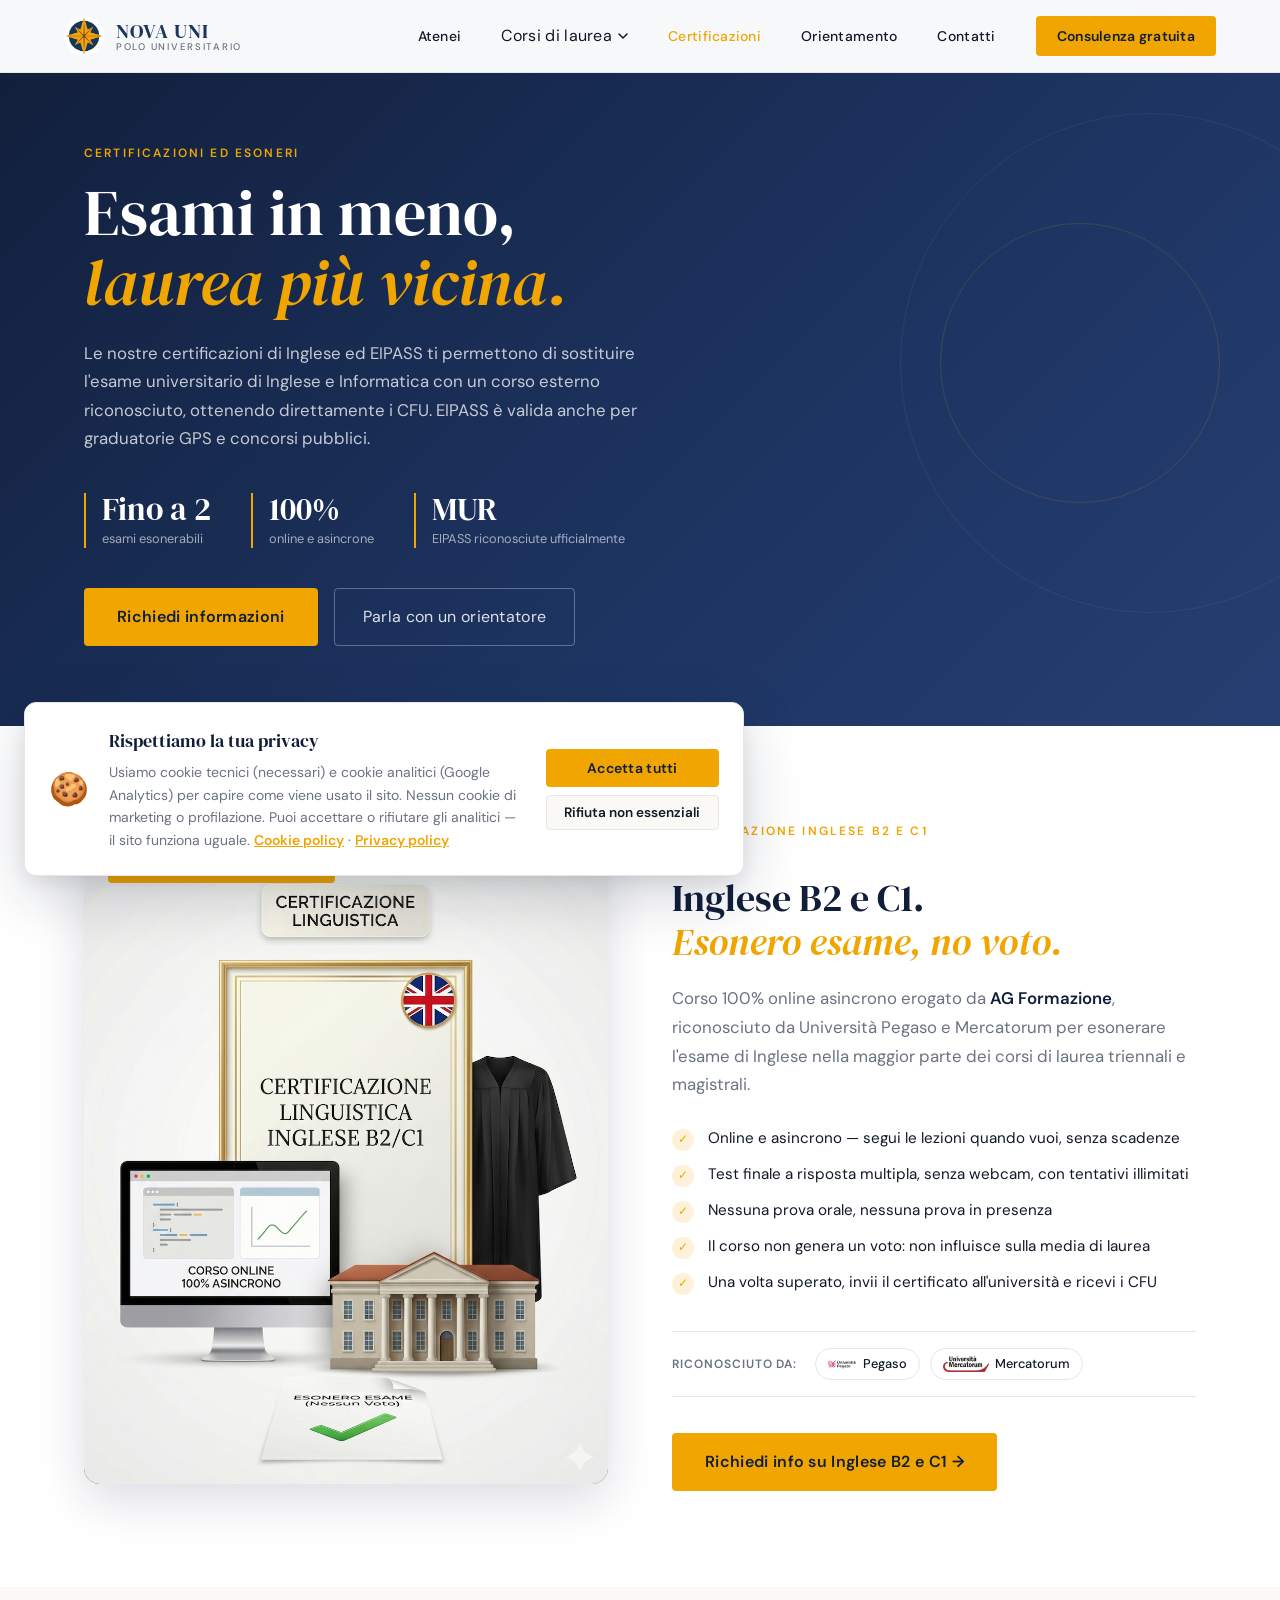
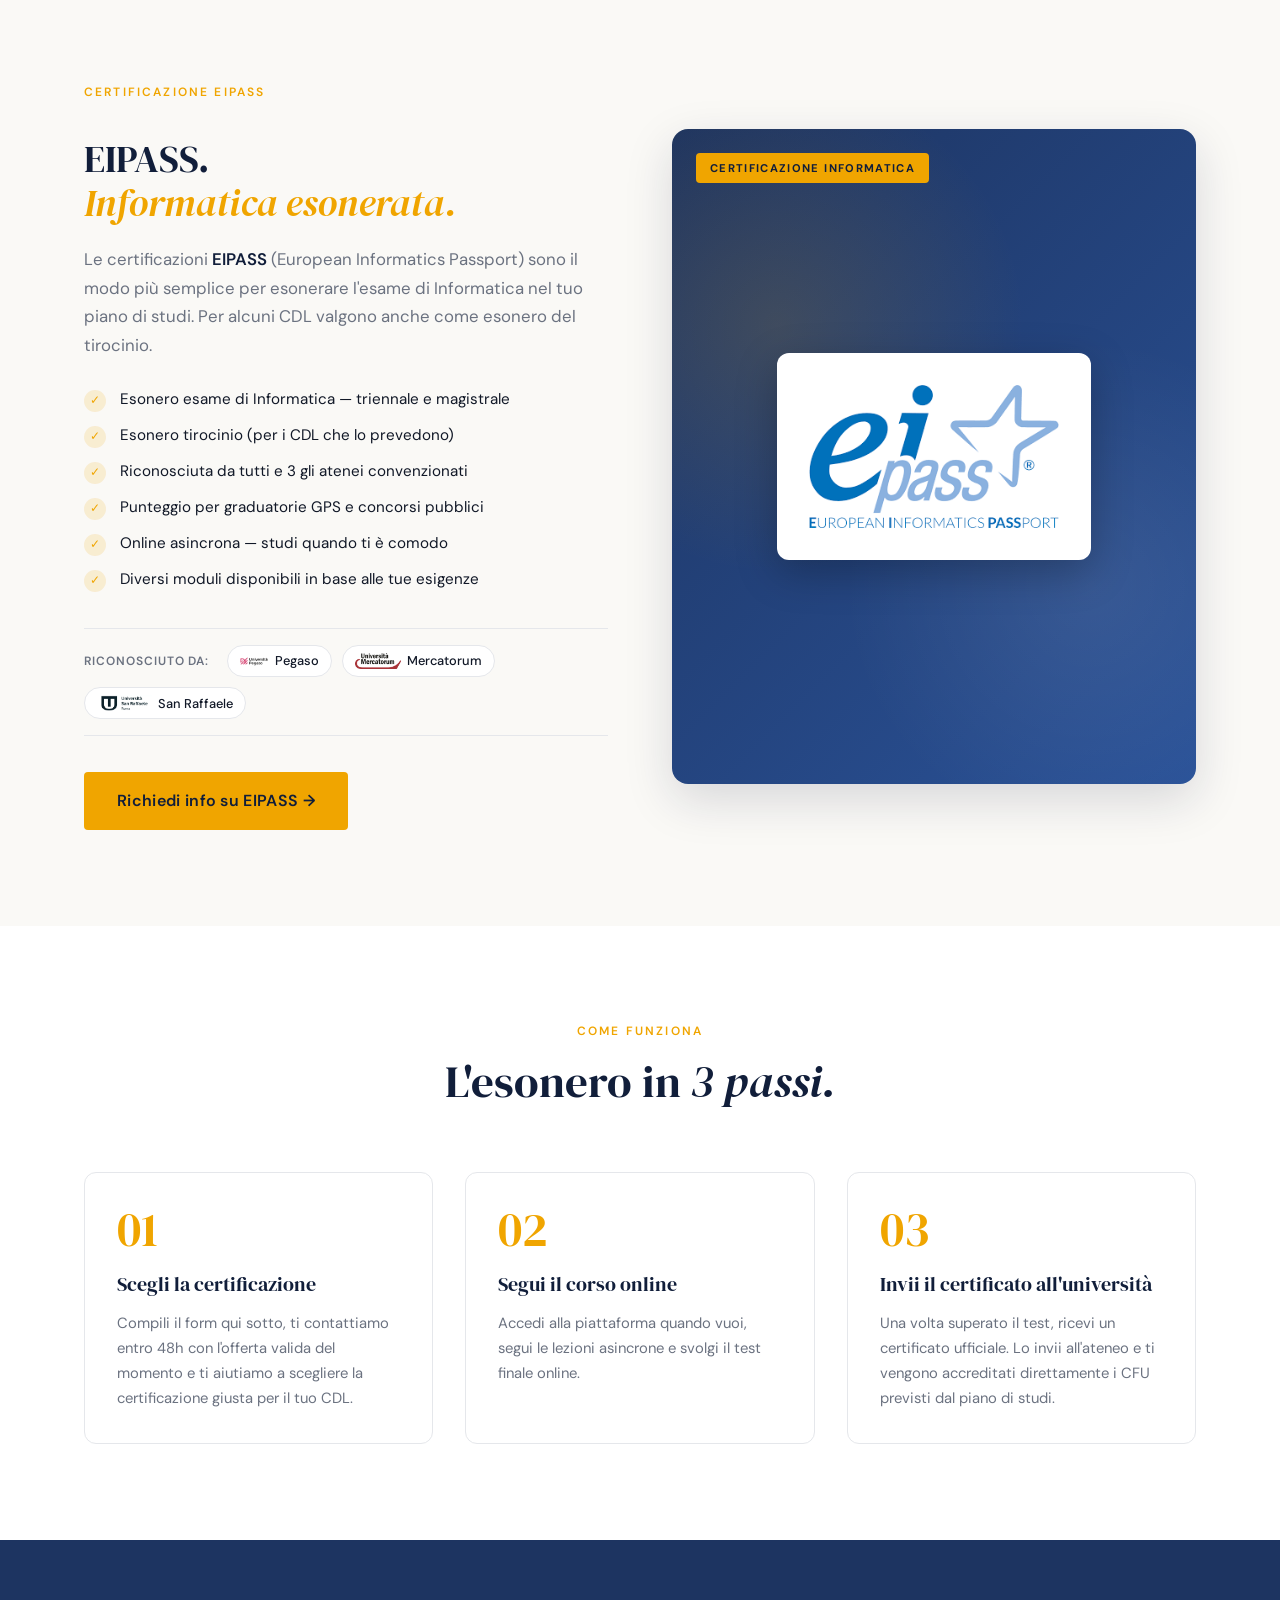
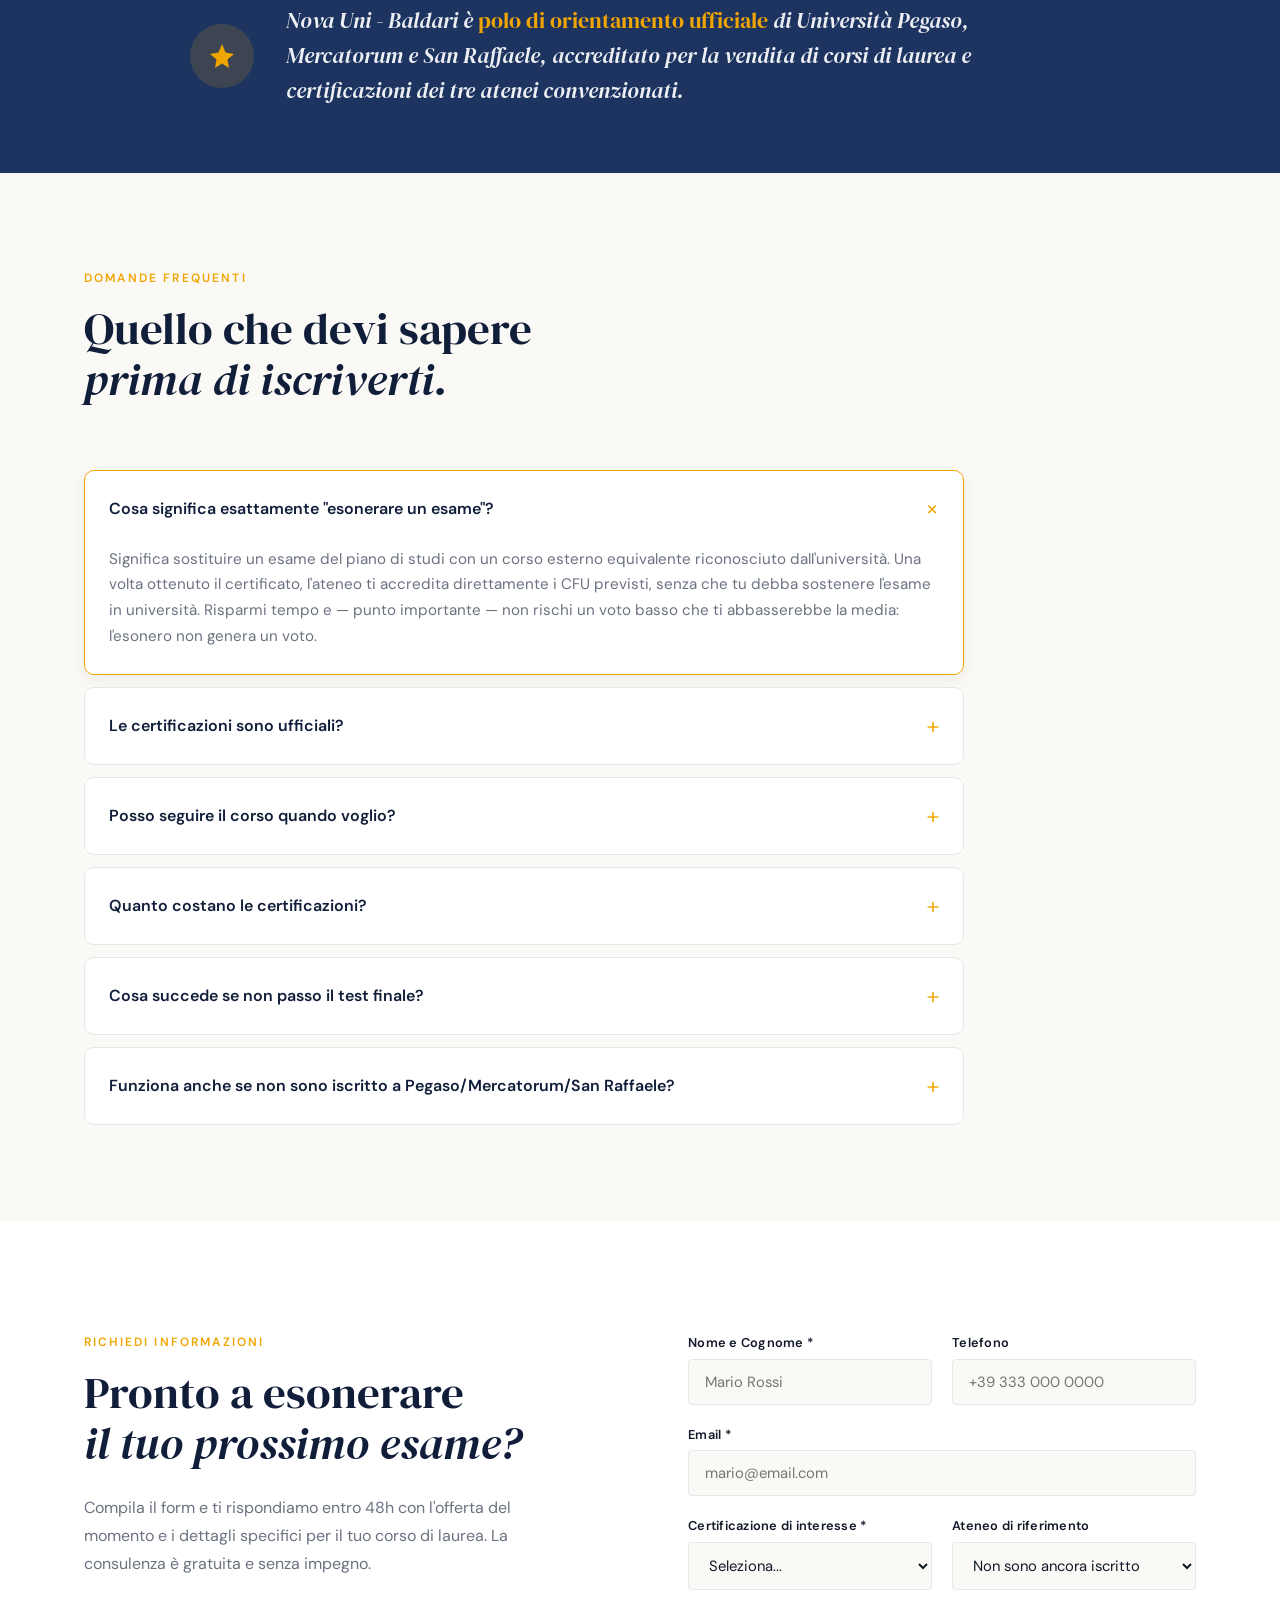
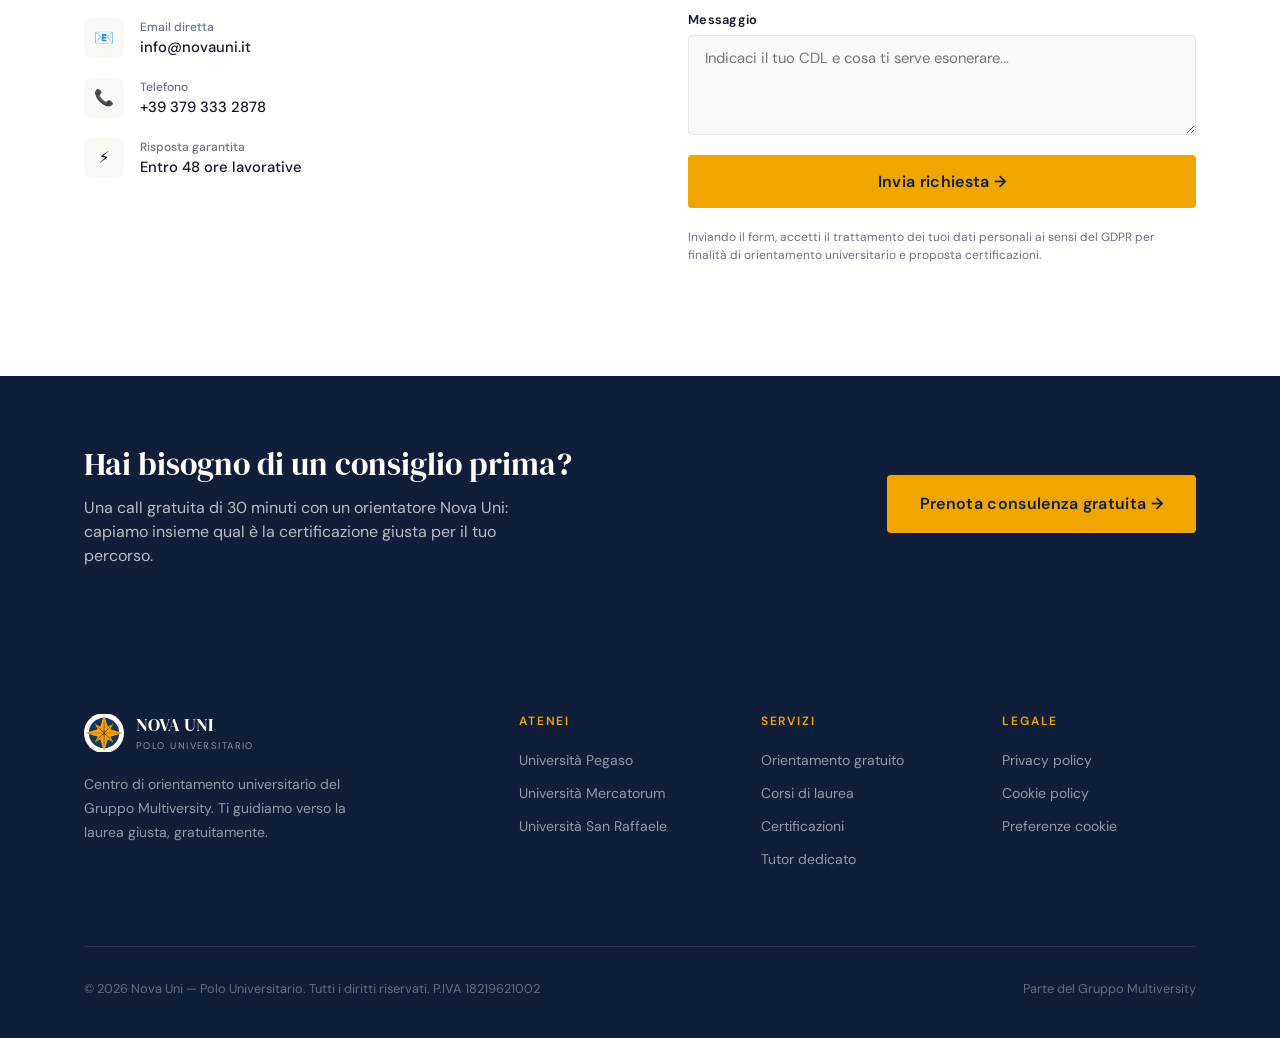
==== certificazioni.html @ 61b2c0ca "Initial commit — sito Nova Uni" ====
<!DOCTYPE html>
<html lang="it">
<head>
  <meta charset="UTF-8">
  <meta name="viewport" content="width=device-width, initial-scale=1.0">
  <title>Certificazioni Inglese B2 ed EIPASS — Esoneri esami | Nova Uni</title>
  <meta name="description" content="Certificazioni di Inglese B2 ed EIPASS riconosciute MUR. Esonera l'esame di Inglese e Informatica nei corsi di laurea Pegaso, Mercatorum e San Raffaele. Online, asincrone, valide anche per graduatorie GPS e concorsi pubblici.">
  <meta name="keywords" content="certificazione inglese B2 MUR, EIPASS, esonero esame inglese, esonero informatica, AG Formazione, Pegaso, Mercatorum, San Raffaele, GPS, concorsi pubblici">
  <meta name="author" content="Nova Uni">

  <meta property="og:title" content="Certificazioni Inglese ed EIPASS — Nova Uni">
  <meta property="og:description" content="Certificazioni riconosciute MUR per esonerare l'esame di Inglese e Informatica nei corsi di laurea telematici.">
  <meta property="og:image" content="https://novauni.it/assets/logo-novauni.jpg">
  <meta property="og:url" content="https://novauni.it/certificazioni.html">
  <meta property="og:type" content="website">
  <meta property="og:locale" content="it_IT">

  <link rel="canonical" href="https://novauni.it/certificazioni.html">
  <link rel="icon" type="image/jpeg" href="assets/logo-novauni.jpg">

  <link rel="preconnect" href="https://fonts.googleapis.com">
  <link rel="preconnect" href="https://fonts.gstatic.com" crossorigin>
  <link href="https://fonts.googleapis.com/css2?family=DM+Serif+Display:ital@0;1&family=DM+Sans:ital,opsz,wght@0,9..40,300;0,9..40,400;0,9..40,500;0,9..40,600;1,9..40,400&display=swap" rel="stylesheet">

  <link rel="stylesheet" href="css/style.css">

  <!-- Google Analytics 4 — Consent Mode v2 -->
  <script async src="https://www.googletagmanager.com/gtag/js?id=G-ZYQ7B6HPRJ"></script>
  <script>
    window.dataLayer = window.dataLayer || [];
    function gtag(){dataLayer.push(arguments);}
    gtag('consent', 'default', {
      'ad_storage': 'denied',
      'ad_user_data': 'denied',
      'ad_personalization': 'denied',
      'analytics_storage': 'denied',
      'wait_for_update': 500
    });
    gtag('js', new Date());
    gtag('config', 'G-ZYQ7B6HPRJ', { anonymize_ip: true });
  </script>
</head>
<body class="page-cert">

<nav class="navbar navbar--solid" id="navbar" aria-label="Navigazione principale">
  <div class="navbar__inner">
    <a href="index.html" class="navbar__brand" aria-label="Nova Uni Home">
      <img src="assets/logo-novauni.jpg" alt="" class="navbar__logo">
      <div class="navbar__brand-text">
        <span class="navbar__title">NOVA UNI</span>
        <span class="navbar__subtitle">POLO UNIVERSITARIO</span>
      </div>
    </a>

    <button class="navbar__toggle" id="navbarToggle" aria-label="Apri menu" aria-expanded="false">
      <span></span><span></span><span></span>
    </button>

    <div class="navbar__menu" id="navbarMenu">
      <a href="index.html#atenei" class="navbar__link">Atenei</a>

      <div class="navbar__dropdown" id="navbarDropdown">
        <button class="navbar__link navbar__dropdown-trigger" type="button" aria-expanded="false" aria-haspopup="true">
          Corsi di laurea
          <svg width="10" height="6" viewBox="0 0 10 6" fill="none" aria-hidden="true"><path d="M1 1l4 4 4-4" stroke="currentColor" stroke-width="1.5" stroke-linecap="round" stroke-linejoin="round"/></svg>
        </button>
        <div class="navbar__dropdown-panel" role="menu">
          <div class="navbar__dropdown-cols">
            <div class="navbar__dropdown-col">
              <div class="navbar__dropdown-title">Per Ateneo</div>
              <a href="corsi.html?ateneo=pegaso" role="menuitem">Università Pegaso</a>
              <a href="corsi.html?ateneo=mercatorum" role="menuitem">Università Mercatorum</a>
              <a href="corsi.html?ateneo=sanraffaele" role="menuitem">Università San Raffaele</a>
            </div>
            <div class="navbar__dropdown-col">
              <div class="navbar__dropdown-title">Per Livello</div>
              <a href="corsi.html?livello=triennale" role="menuitem">Lauree Triennali</a>
              <a href="corsi.html?livello=magistrale" role="menuitem">Lauree Magistrali</a>
            </div>
          </div>
          <a href="corsi.html" class="navbar__dropdown-all" role="menuitem">Vedi tutti i corsi →</a>
        </div>
      </div>

      <a href="certificazioni.html" class="navbar__link is-active">Certificazioni</a>
      <a href="index.html#come-funziona" class="navbar__link">Orientamento</a>
      <a href="index.html#contatti" class="navbar__link">Contatti</a>
      <a href="https://calendly.com/novauni-formazione/30min" target="_blank" rel="noopener" class="btn btn--gold btn--sm">Consulenza gratuita</a>
    </div>
  </div>
</nav>

<header class="page-hero">
  <div class="container">
    <div class="page-hero__inner">
      <div class="section__eyebrow page-hero__eyebrow">CERTIFICAZIONI ED ESONERI</div>
      <h1 class="page-hero__title">Esami in meno,<br><em>laurea più vicina.</em></h1>
      <p class="page-hero__lead">Le nostre certificazioni di Inglese ed EIPASS ti permettono di sostituire l'esame universitario di Inglese e Informatica con un corso esterno riconosciuto, ottenendo direttamente i CFU. EIPASS è valida anche per graduatorie GPS e concorsi pubblici.</p>
      <div class="page-hero__stats">
        <div><strong>Fino a 2</strong><span>esami esonerabili</span></div>
        <div><strong>100%</strong><span>online e asincrone</span></div>
        <div><strong>MUR</strong><span>EIPASS riconosciute ufficialmente</span></div>
      </div>
      <div style="margin-top:2.5rem; display:flex; gap:1rem; flex-wrap:wrap;">
        <a href="#form-cert" class="btn btn--gold btn--lg">Richiedi informazioni</a>
        <a href="https://wa.me/393793332878" target="_blank" rel="noopener" class="btn btn--outline btn--lg">Parla con un orientatore</a>
      </div>
    </div>
  </div>
</header>

<!-- ============== INGLESE B2 ============== -->
<section class="product-section" id="inglese">
  <div class="container">
    <article class="product">
      <div class="product__media product__media--photo">
        <img src="assets/cert-inglese.jpg" alt="Certificazione Inglese B2 — corso online asincrono" loading="lazy" onerror="this.parentElement.classList.add('product__media--missing'); this.style.display='none'">
        <div class="product__media-badge">CERTIFICAZIONE LINGUISTICA</div>
      </div>

      <div class="product__content">
        <div class="section__eyebrow">CERTIFICAZIONE INGLESE B2 e C1</div>
        <h2 class="product__title">Inglese B2 e C1.<br><em>Esonero esame, no voto.</em></h2>
        <p class="product__desc">Corso 100% online asincrono erogato da <strong>AG Formazione</strong>, riconosciuto da Università Pegaso e Mercatorum per esonerare l'esame di Inglese nella maggior parte dei corsi di laurea triennali e magistrali.</p>

        <ul class="product__features">
          <li><span class="product__feature-icon">✓</span>Online e asincrono — segui le lezioni quando vuoi, senza scadenze</li>
          <li><span class="product__feature-icon">✓</span>Test finale a risposta multipla, senza webcam, con tentativi illimitati</li>
          <li><span class="product__feature-icon">✓</span>Nessuna prova orale, nessuna prova in presenza</li>
          <li><span class="product__feature-icon">✓</span>Il corso non genera un voto: non influisce sulla media di laurea</li>
          <li><span class="product__feature-icon">✓</span>Una volta superato, invii il certificato all'università e ricevi i CFU</li>
        </ul>

        <div class="product__atenei">
          <span class="product__atenei-label">Riconosciuto da:</span>
          <span class="product__atenei-chip"><img src="assets/pegaso.jpg" alt="">Pegaso</span>
          <span class="product__atenei-chip"><img src="assets/mercatorum.png" alt="">Mercatorum</span>
        </div>

        <div class="product__cta-row">
          <a href="?cert=inglese#form-cert" class="btn btn--gold btn--lg">Richiedi info su Inglese B2 e C1 →</a>
        </div>
      </div>
    </article>
  </div>
</section>

<!-- ============== EIPASS ============== -->
<section class="product-section product-section--alt" id="eipass">
  <div class="container">
    <article class="product product--reverse">
      <div class="product__media product__media--brand">
        <div class="product__media-bg" aria-hidden="true"></div>
        <img src="assets/eipass.jpg" alt="EIPASS — European Informatics Passport" class="product__media-logo">
        <div class="product__media-badge">CERTIFICAZIONE INFORMATICA</div>
      </div>

      <div class="product__content">
        <div class="section__eyebrow">CERTIFICAZIONE EIPASS</div>
        <h2 class="product__title">EIPASS.<br><em>Informatica esonerata.</em></h2>
        <p class="product__desc">Le certificazioni <strong>EIPASS</strong> (European Informatics Passport) sono il modo più semplice per esonerare l'esame di Informatica nel tuo piano di studi. Per alcuni CDL valgono anche come esonero del tirocinio.</p>

        <ul class="product__features">
          <li><span class="product__feature-icon">✓</span>Esonero esame di Informatica — triennale e magistrale</li>
          <li><span class="product__feature-icon">✓</span>Esonero tirocinio (per i CDL che lo prevedono)</li>
          <li><span class="product__feature-icon">✓</span>Riconosciuta da tutti e 3 gli atenei convenzionati</li>
          <li><span class="product__feature-icon">✓</span>Punteggio per graduatorie GPS e concorsi pubblici</li>
          <li><span class="product__feature-icon">✓</span>Online asincrona — studi quando ti è comodo</li>
          <li><span class="product__feature-icon">✓</span>Diversi moduli disponibili in base alle tue esigenze</li>
        </ul>

        <div class="product__atenei">
          <span class="product__atenei-label">Riconosciuto da:</span>
          <span class="product__atenei-chip"><img src="assets/pegaso.jpg" alt="">Pegaso</span>
          <span class="product__atenei-chip"><img src="assets/mercatorum.png" alt="">Mercatorum</span>
          <span class="product__atenei-chip"><img src="assets/sanraffaele.png" alt="">San Raffaele</span>
        </div>

        <div class="product__cta-row">
          <a href="?cert=eipass#form-cert" class="btn btn--gold btn--lg">Richiedi info su EIPASS →</a>
        </div>
      </div>
    </article>
  </div>
</section>

<!-- ============== COME FUNZIONA L'ESONERO ============== -->
<section class="process">
  <div class="container">
    <div class="section__head section__head--center">
      <div class="section__eyebrow">COME FUNZIONA</div>
      <h2 class="section__title">L'esonero in <em>3 passi.</em></h2>
    </div>

    <div class="process__grid">
      <div class="process__step">
        <div class="process__step-num">01</div>
        <h3 class="process__step-title">Scegli la certificazione</h3>
        <p class="process__step-desc">Compili il form qui sotto, ti contattiamo entro 48h con l'offerta valida del momento e ti aiutiamo a scegliere la certificazione giusta per il tuo CDL.</p>
      </div>

      <div class="process__step">
        <div class="process__step-num">02</div>
        <h3 class="process__step-title">Segui il corso online</h3>
        <p class="process__step-desc">Accedi alla piattaforma quando vuoi, segui le lezioni asincrone e svolgi il test finale online.</p>
      </div>

      <div class="process__step">
        <div class="process__step-num">03</div>
        <h3 class="process__step-title">Invii il certificato all'università</h3>
        <p class="process__step-desc">Una volta superato il test, ricevi un certificato ufficiale. Lo invii all'ateneo e ti vengono accreditati direttamente i CFU previsti dal piano di studi.</p>
      </div>
    </div>
  </div>
</section>

<!-- ============== TRUST QUOTE ============== -->
<section class="trust-quote">
  <div class="container">
    <div class="trust-quote__inner">
      <div class="trust-quote__icon">
        <svg width="32" height="32" viewBox="0 0 32 32" fill="none" aria-hidden="true">
          <path d="M16 4l3.5 8.5L28 14l-6.5 5.5L23 28l-7-4.5L9 28l1.5-8.5L4 14l8.5-1.5L16 4z" fill="currentColor"/>
        </svg>
      </div>
      <p class="trust-quote__text">Nova Uni - Baldari è <strong>polo di orientamento ufficiale</strong> di Università Pegaso, Mercatorum e San Raffaele, accreditato per la vendita di corsi di laurea e certificazioni dei tre atenei convenzionati.</p>
    </div>
  </div>
</section>

<!-- ============== FAQ ============== -->
<section class="faq">
  <div class="container">
    <div class="section__head">
      <div class="section__eyebrow">DOMANDE FREQUENTI</div>
      <h2 class="section__title">Quello che devi sapere<br><em>prima di iscriverti.</em></h2>
    </div>

    <div class="faq__list">
      <details class="faq__item" open>
        <summary class="faq__question">Cosa significa esattamente "esonerare un esame"?</summary>
        <div class="faq__answer">
          <p>Significa sostituire un esame del piano di studi con un corso esterno equivalente riconosciuto dall'università. Una volta ottenuto il certificato, l'ateneo ti accredita direttamente i CFU previsti, senza che tu debba sostenere l'esame in università. Risparmi tempo e — punto importante — non rischi un voto basso che ti abbasserebbe la media: l'esonero non genera un voto.</p>
        </div>
      </details>

      <details class="faq__item">
        <summary class="faq__question">Le certificazioni sono ufficiali?</summary>
        <div class="faq__answer">
          <p>Sì. Le certificazione di Inglese B2 e C1 sono entrambe riconosciute da Pegaso e Mercatorum. EIPASS è la certificazione informatica europea standard, riconosciuta dal MUR e dalle università convenzionate. Valgono anche come titolo per graduatorie GPS e concorsi pubblici.</p>
        </div>
      </details>

      <details class="faq__item">
        <summary class="faq__question">Posso seguire il corso quando voglio?</summary>
        <div class="faq__answer">
          <p>Sì. Tutti i corsi sono 100% online e asincroni: non ci sono lezioni in diretta o orari obbligatori. Studi quando preferisci, dal divano o dall'ufficio. Anche il test finale lo svolgi online quando ti senti pronto.</p>
        </div>
      </details>

      <details class="faq__item">
        <summary class="faq__question">Quanto costano le certificazioni?</summary>
        <div class="faq__answer">
          <p>Il costo varia in base al periodo dell'anno e alle promozioni attive, cerchiamo sempre di offrire i prezzi migliori e pacchetti per risparmiare. Compila il form qui sotto specificando la certificazione di interesse: ti rispondiamo entro 48h con l'offerta in corso e gli eventuali sconti applicabili.</p>
        </div>
      </details>

      <details class="faq__item">
        <summary class="faq__question">Cosa succede se non passo il test finale?</summary>
        <div class="faq__answer">
          <p>Per le certificazioni di Inglese B2 e C1 hai <strong>tentativi illimitati</strong> al test, quindi non c'è nessun rischio di "buttare" il corso. Per EIPASS, in caso di mancato superamento al terzo tentativo, dovrai riguardare le video lezioni del modulo. In ogni caso, in fase di iscrizione ti spieghiamo nel dettaglio modalità e regole della certificazione che scegli.</p>
        </div>
      </details>

      <details class="faq__item">
        <summary class="faq__question">Funziona anche se non sono iscritto a Pegaso/Mercatorum/San Raffaele?</summary>
        <div class="faq__answer">
          <p>Sì. Le certificazioni EIPASS sono titoli a sé stanti, validi per il MUR, per graduatorie GPS, per concorsi pubblici e in tutti i contesti dove serve dimostrare competenze in informatica. Se non sei ancora iscritto a un'università, possiamo comunque aiutarti — segnalalo nel form. Chi si iscrive all'università tramite il nostro Polo avrà il corso di inglese in omaggio.</p>
        </div>
      </details>
    </div>
  </div>
</section>

<!-- ============== FORM CONTATTI DEDICATO ============== -->
<section class="contact" id="form-cert">
  <div class="container">
    <div class="contact__grid">
      <div class="contact__info">
        <div class="section__eyebrow">RICHIEDI INFORMAZIONI</div>
        <h2 class="section__title">Pronto a esonerare<br><em>il tuo prossimo esame?</em></h2>
        <p class="contact__lead">Compila il form e ti rispondiamo entro 48h con l'offerta del momento e i dettagli specifici per il tuo corso di laurea. La consulenza è gratuita e senza impegno.</p>

        <div class="contact__items">
          <div class="contact__item">
            <div class="contact__icon">📧</div>
            <div>
              <div class="contact__item-label">Email diretta</div>
              <div class="contact__item-val"><a href="mailto:info@novauni.it">info@novauni.it</a></div>
            </div>
          </div>
          <div class="contact__item">
            <div class="contact__icon">📞</div>
            <div>
              <div class="contact__item-label">Telefono</div>
              <div class="contact__item-val"><a href="tel:+393793332878">+39 379 333 2878</a></div>
            </div>
          </div>
          <div class="contact__item">
            <div class="contact__icon">⚡</div>
            <div>
              <div class="contact__item-label">Risposta garantita</div>
              <div class="contact__item-val">Entro 48 ore lavorative</div>
            </div>
          </div>
        </div>
      </div>

      <div class="contact__form-wrap">
        <form id="contactForm" class="form" action="https://api.web3forms.com/submit" method="POST">
          <input type="hidden" name="access_key" value="ffd75ed9-3d93-484d-8637-f103afc93074">
          <input type="hidden" name="subject" value="Nuova richiesta certificazioni — novauni.it">
          <input type="hidden" name="from_name" value="Sito Nova Uni — Certificazioni">
          <input type="checkbox" name="botcheck" style="display:none" tabindex="-1" autocomplete="off">

          <div class="form__row">
            <div class="form__field">
              <label class="form__label" for="cf-nome">Nome e Cognome *</label>
              <input id="cf-nome" class="form__input" type="text" name="nome" required placeholder="Mario Rossi">
            </div>
            <div class="form__field">
              <label class="form__label" for="cf-tel">Telefono</label>
              <input id="cf-tel" class="form__input" type="tel" name="telefono" placeholder="+39 333 000 0000">
            </div>
          </div>

          <div class="form__field">
            <label class="form__label" for="cf-email">Email *</label>
            <input id="cf-email" class="form__input" type="email" name="email" required placeholder="mario@email.com">
          </div>

          <div class="form__row">
            <div class="form__field">
              <label class="form__label" for="cf-cert">Certificazione di interesse *</label>
              <select id="cf-cert" class="form__input" name="certificazione" required>
                <option value="">Seleziona...</option>
                <option value="Inglese B2">Inglese B2</option>
                <option value="EIPASS">EIPASS</option>
                <option value="Entrambe">Entrambe</option>
                <option value="Non so / Voglio capire">Non so ancora / Voglio capire</option>
              </select>
            </div>
            <div class="form__field">
              <label class="form__label" for="cf-ateneo">Ateneo di riferimento</label>
              <select id="cf-ateneo" class="form__input" name="ateneo">
                <option value="">Non sono ancora iscritto</option>
                <option>Università Pegaso</option>
                <option>Università Mercatorum</option>
                <option>Università San Raffaele</option>
              </select>
            </div>
          </div>

          <div class="form__field">
            <label class="form__label" for="cf-msg">Messaggio</label>
            <textarea id="cf-msg" class="form__input form__textarea" name="messaggio" placeholder="Indicaci il tuo CDL e cosa ti serve esonerare..."></textarea>
          </div>

          <button type="submit" class="form__submit btn btn--gold btn--lg" id="formSubmit">
            <span class="form__submit-label">Invia richiesta →</span>
            <span class="form__submit-spinner" hidden>Invio in corso...</span>
          </button>

          <p class="form__legal">Inviando il form, accetti il trattamento dei tuoi dati personali ai sensi del GDPR per finalità di orientamento universitario e proposta certificazioni.</p>
        </form>

        <div class="form__success" id="formSuccess" hidden>
          <div class="form__success-icon">✓</div>
          <h3 class="form__success-title">Richiesta inviata!</h3>
          <p class="form__success-text">Ti contatteremo entro 48 ore lavorative con tutte le informazioni e l'offerta del momento.</p>
        </div>

        <div class="form__error" id="formError" hidden>
          <p>Si è verificato un problema nell'invio. Riprova oppure scrivici a <a href="mailto:info@novauni.it">info@novauni.it</a>.</p>
        </div>
      </div>
    </div>
  </div>
</section>

<!-- ============== CTA Calendly Band ============== -->
<section class="cta-band">
  <div class="container">
    <div class="cta-band__inner">
      <div>
        <h2>Hai bisogno di un consiglio prima?</h2>
        <p>Una call gratuita di 30 minuti con un orientatore Nova Uni: capiamo insieme qual è la certificazione giusta per il tuo percorso.</p>
      </div>
      <a href="https://calendly.com/novauni-formazione/30min" target="_blank" rel="noopener" class="btn btn--gold btn--lg">Prenota consulenza gratuita →</a>
    </div>
  </div>
</section>

<footer class="footer">
  <div class="container">
    <div class="footer__grid">
      <div class="footer__brand">
        <div class="footer__brand-row">
          <img src="assets/logo-novauni.jpg" alt="" class="footer__logo">
          <div>
            <div class="footer__brand-title">NOVA UNI</div>
            <div class="footer__brand-sub">POLO UNIVERSITARIO</div>
          </div>
        </div>
        <p class="footer__tagline">Centro di orientamento universitario del Gruppo Multiversity. Ti guidiamo verso la laurea giusta, gratuitamente.</p>
      </div>

      <div class="footer__col">
        <div class="footer__col-title">Atenei</div>
        <a href="corsi.html?ateneo=pegaso" class="footer__link">Università Pegaso</a>
        <a href="corsi.html?ateneo=mercatorum" class="footer__link">Università Mercatorum</a>
        <a href="corsi.html?ateneo=sanraffaele" class="footer__link">Università San Raffaele</a>
      </div>

      <div class="footer__col">
        <div class="footer__col-title">Servizi</div>
        <a href="index.html#come-funziona" class="footer__link">Orientamento gratuito</a>
        <a href="corsi.html" class="footer__link">Corsi di laurea</a>
        <a href="certificazioni.html" class="footer__link">Certificazioni</a>
        <a href="index.html#come-funziona" class="footer__link">Tutor dedicato</a>
      </div>

      <div class="footer__col">
        <div class="footer__col-title">Legale</div>
        <a href="privacy.html" class="footer__link">Privacy policy</a>
        <a href="cookie.html" class="footer__link">Cookie policy</a>
        <a href="#" class="footer__link" data-cc-open>Preferenze cookie</a>
      </div>
    </div>

    <div class="footer__bottom">
      <p>© 2026 Nova Uni — Polo Universitario. Tutti i diritti riservati. P.IVA 18219621002</p>
      <p>Parte del Gruppo Multiversity</p>
    </div>
  </div>
</footer>

<!-- Cookie Banner -->
<div class="cookie-banner" id="cookieBanner" hidden>
  <div class="cookie-banner__inner">
    <div class="cookie-banner__icon" aria-hidden="true">🍪</div>
    <div class="cookie-banner__content">
      <h3>Rispettiamo la tua privacy</h3>
      <p>Usiamo cookie tecnici (necessari) e cookie analitici (Google Analytics) per capire come viene usato il sito. Nessun cookie di marketing o profilazione. Puoi accettare o rifiutare gli analitici — il sito funziona uguale. <a href="cookie.html">Cookie policy</a> · <a href="privacy.html">Privacy policy</a></p>
    </div>
    <div class="cookie-banner__actions">
      <button class="btn btn--gold btn--sm" id="cc-accept" type="button">Accetta tutti</button>
      <button class="cc-btn-reject" id="cc-reject" type="button">Rifiuta non essenziali</button>
    </div>
  </div>
</div>

<a href="https://wa.me/393793332878" target="_blank" rel="noopener" class="whatsapp-fab" aria-label="Scrivici su WhatsApp">
  <svg viewBox="0 0 32 32" width="30" height="30" fill="currentColor" aria-hidden="true">
    <path d="M16.001 3C9.373 3 4 8.373 4 15c0 2.354.682 4.547 1.85 6.395L4 28l6.781-1.78A11.948 11.948 0 0 0 16 27c6.627 0 12-5.373 12-12S22.628 3 16.001 3zm0 21.818c-1.881 0-3.65-.516-5.166-1.41l-.37-.218-4.024 1.054 1.075-3.93-.241-.405A9.819 9.819 0 0 1 6.182 15c0-5.422 4.398-9.818 9.819-9.818 5.422 0 9.819 4.396 9.819 9.818s-4.397 9.818-9.819 9.818zm5.391-7.359c-.296-.148-1.749-.864-2.022-.964-.272-.099-.469-.149-.665.149-.198.296-.762.964-.935 1.163-.173.197-.346.222-.643.074-.296-.148-1.249-.461-2.378-1.467-.879-.784-1.471-1.751-1.643-2.047-.173-.297-.018-.457.13-.605.134-.133.296-.346.444-.519.148-.173.198-.296.297-.494.099-.198.05-.371-.025-.519-.074-.149-.665-1.604-.911-2.198-.241-.578-.487-.499-.665-.508l-.567-.011c-.198 0-.519.074-.79.371-.272.297-1.038 1.014-1.038 2.473 0 1.46 1.062 2.871 1.21 3.07.149.198 2.092 3.196 5.071 4.481 2.225.961 3.085.92 3.638.835.553-.087 1.749-.715 1.997-1.405.247-.69.247-1.282.173-1.405-.074-.124-.272-.198-.568-.346z"/>
  </svg>
  <span class="whatsapp-fab__label">Scrivici su WhatsApp</span>
</a>

<script src="js/cookie-consent.js"></script>
<script src="js/certificazioni.js"></script>
</body>
</html>
---- css/style.css ----
/* ==========================================================================
   Nova Uni — Polo Universitario
   ========================================================================== */

:root {
  --navy: #1d3461;
  --navy-dark: #111e3a;
  --navy-light: #263f72;
  --gold: #f0a500;
  --gold-light: #f7c44a;
  --cream: #faf9f6;
  --white: #ffffff;
  --text: #111827;
  --text-muted: #6b7280;
  --border: #e5e7eb;
  --serif: 'DM Serif Display', Georgia, serif;
  --sans: 'DM Sans', system-ui, -apple-system, sans-serif;
  --max-w: 1240px;
  --pad-x: clamp(1.5rem, 5vw, 4rem);
}

/* Reset */
*, *::before, *::after { box-sizing: border-box; margin: 0; padding: 0; }
html { scroll-behavior: smooth; }
body {
  font-family: var(--sans);
  background: var(--white);
  color: var(--text);
  -webkit-font-smoothing: antialiased;
  overflow-x: hidden;
  line-height: 1.5;
}
img { max-width: 100%; display: block; }
a { text-decoration: none; color: inherit; }
button { font-family: inherit; cursor: pointer; border: none; background: none; }

.container {
  max-width: var(--max-w);
  margin: 0 auto;
  padding: 0 var(--pad-x);
}

/* ==========================================================================
   Buttons
   ========================================================================== */
.btn {
  display: inline-flex;
  align-items: center;
  gap: 8px;
  border-radius: 4px;
  font-family: var(--sans);
  font-weight: 600;
  letter-spacing: 0.02em;
  transition: background 0.2s ease, transform 0.15s ease, color 0.2s ease, border-color 0.2s ease;
  cursor: pointer;
  border: 1px solid transparent;
}
.btn--sm { font-size: 0.875rem; padding: 0.55rem 1.25rem; }
.btn--lg { font-size: 1rem; padding: 1rem 2rem; }
.btn--gold { background: var(--gold); color: var(--navy-dark); }
.btn--gold:hover { background: var(--gold-light); transform: translateY(-1px); }
.btn--outline {
  border-color: rgba(255,255,255,0.3);
  color: rgba(255,255,255,0.85);
  font-weight: 400;
  padding: 1rem 1.75rem;
}
.btn--outline:hover { border-color: rgba(255,255,255,0.6); color: white; }
.btn--navy { background: var(--navy); color: white; padding: 0.875rem 1.75rem; font-size: 0.9rem; font-weight: 500; }
.btn--navy:hover { background: var(--navy-light); }

/* ==========================================================================
   Navbar
   ========================================================================== */
.navbar {
  position: fixed;
  top: 0; left: 0; right: 0;
  z-index: 100;
  background: transparent;
  transition: background 0.35s ease, border-color 0.35s ease, backdrop-filter 0.35s ease;
  padding: 0 var(--pad-x);
  border-bottom: 1px solid transparent;
}
.navbar.is-scrolled {
  background: rgba(255,255,255,0.97);
  backdrop-filter: blur(12px);
  -webkit-backdrop-filter: blur(12px);
  border-bottom-color: var(--border);
}
.navbar__inner {
  max-width: var(--max-w);
  margin: 0 auto;
  display: flex;
  align-items: center;
  justify-content: space-between;
  height: 72px;
}
.navbar__brand {
  display: flex;
  align-items: center;
  gap: 12px;
}
.navbar__logo {
  width: 40px; height: 40px;
  object-fit: contain;
  border-radius: 50%;
}
.navbar__brand-text {
  display: flex;
  flex-direction: column;
  line-height: 1.1;
}
.navbar__title {
  font-family: var(--serif);
  font-size: 1.25rem;
  color: white;
  letter-spacing: 0.05em;
  transition: color 0.35s ease;
}
.navbar__subtitle {
  font-family: var(--sans);
  font-size: 0.6rem;
  font-weight: 500;
  color: rgba(255,255,255,0.7);
  letter-spacing: 0.18em;
  text-transform: uppercase;
  transition: color 0.35s ease;
}
.navbar.is-scrolled .navbar__title { color: var(--navy); }
.navbar.is-scrolled .navbar__subtitle { color: var(--text-muted); }

.navbar__menu {
  display: flex;
  align-items: center;
  gap: 2.5rem;
}
.navbar__link {
  font-family: var(--sans);
  font-size: 0.875rem;
  font-weight: 500;
  color: rgba(255,255,255,0.85);
  letter-spacing: 0.02em;
  transition: color 0.2s ease;
}
.navbar__link:hover { color: var(--gold); }
.navbar.is-scrolled .navbar__link { color: var(--text); }
.navbar.is-scrolled .navbar__link:hover { color: var(--gold); }

.navbar__toggle {
  display: none;
  width: 40px; height: 40px;
  flex-direction: column;
  justify-content: center;
  align-items: center;
  gap: 5px;
}
.navbar__toggle span {
  display: block;
  width: 22px; height: 2px;
  background: white;
  transition: background 0.2s ease, transform 0.25s ease, opacity 0.25s ease;
}
.navbar.is-scrolled .navbar__toggle span { background: var(--navy-dark); }

/* ==========================================================================
   Hero
   ========================================================================== */
.hero {
  min-height: 100vh;
  background: var(--navy-dark);
  position: relative;
  overflow: hidden;
  display: flex;
  align-items: center;
}
.hero__bg {
  position: absolute;
  inset: 0;
  width: 100%; height: 100%;
  opacity: 0.07;
  pointer-events: none;
}
.hero__watermark {
  position: absolute;
  right: -60px;
  top: -60px;
  width: 480px; height: 480px;
  object-fit: contain;
  border-radius: 50%;
  opacity: 0.08;
  pointer-events: none;
}
.hero__container {
  max-width: var(--max-w);
  margin: 0 auto;
  padding: 6rem var(--pad-x) 4rem;
  position: relative;
  z-index: 2;
  display: grid;
  grid-template-columns: 1fr 1fr;
  gap: 6rem;
  align-items: center;
  width: 100%;
}
.hero__badge {
  display: inline-flex;
  align-items: center;
  gap: 8px;
  background: rgba(240,165,0,0.15);
  border: 1px solid rgba(240,165,0,0.3);
  border-radius: 100px;
  padding: 0.4rem 1rem;
  margin-bottom: 2rem;
  font-family: var(--sans);
  font-size: 0.75rem;
  font-weight: 600;
  color: var(--gold);
  letter-spacing: 0.12em;
  text-transform: uppercase;
}
.hero__badge-dot {
  width: 6px; height: 6px;
  border-radius: 50%;
  background: var(--gold);
}
.hero__title {
  font-family: var(--serif);
  font-size: clamp(2.8rem, 5vw, 4.2rem);
  font-weight: 400;
  color: white;
  line-height: 1.1;
  margin-bottom: 1.5rem;
}
.hero__title em { color: var(--gold); }
.hero__description {
  font-family: var(--sans);
  font-size: 1.125rem;
  font-weight: 300;
  color: rgba(255,255,255,0.7);
  line-height: 1.7;
  max-width: 480px;
  margin-bottom: 2.5rem;
}
.hero__partners { margin-bottom: 2.5rem; }
.hero__partners-label {
  font-family: var(--sans);
  font-size: 0.65rem;
  font-weight: 600;
  color: rgba(255,255,255,0.35);
  letter-spacing: 0.18em;
  text-transform: uppercase;
  margin-bottom: 0.875rem;
}
.hero__partners-list {
  display: flex;
  align-items: center;
  gap: 0.625rem;
  flex-wrap: wrap;
}
.hero__partner-card {
  background: rgba(255,255,255,0.93);
  border-radius: 6px;
  padding: 0.45rem 0.875rem;
  display: flex;
  align-items: center;
}
.hero__partner-card img { object-fit: contain; }

.hero__cta-row {
  display: flex;
  gap: 1rem;
  flex-wrap: wrap;
}

.hero__stats {
  display: grid;
  grid-template-columns: 1fr 1fr;
  gap: 1.25rem;
}
.stat {
  background: rgba(255,255,255,0.06);
  border: 1px solid rgba(255,255,255,0.1);
  border-radius: 8px;
  padding: 1.75rem;
  backdrop-filter: blur(8px);
  -webkit-backdrop-filter: blur(8px);
}
.stat--featured {
  background: var(--gold);
  border: none;
}
.stat__num {
  font-family: var(--serif);
  font-size: 2.5rem;
  color: white;
  line-height: 1;
}
.stat__label {
  font-family: var(--sans);
  font-size: 0.875rem;
  font-weight: 600;
  color: white;
  margin-top: 8px;
  margin-bottom: 4px;
}
.stat__sub {
  font-family: var(--sans);
  font-size: 0.75rem;
  color: rgba(255,255,255,0.5);
}
.stat--featured .stat__num,
.stat--featured .stat__label { color: var(--navy-dark); }
.stat--featured .stat__sub { color: rgba(17,30,58,0.7); }

.hero__fade {
  position: absolute;
  bottom: 0; left: 0; right: 0;
  height: 80px;
  background: linear-gradient(to bottom, transparent, var(--white));
  z-index: 3;
  pointer-events: none;
}

/* ==========================================================================
   Section primitives
   ========================================================================== */
.section__head { margin-bottom: 4rem; }
.section__head--center { text-align: center; }
.section__eyebrow {
  font-family: var(--sans);
  font-size: 0.75rem;
  font-weight: 600;
  color: var(--gold);
  letter-spacing: 0.18em;
  text-transform: uppercase;
  margin-bottom: 1rem;
}
.section__title {
  font-family: var(--serif);
  font-size: clamp(2rem, 3.5vw, 3rem);
  font-weight: 400;
  color: var(--navy-dark);
  line-height: 1.15;
  max-width: 600px;
}
.section__head--center .section__title { margin-inline: auto; }
.section__title--light { color: white; }
.section__title em { color: inherit; }

/* ==========================================================================
   Atenei
   ========================================================================== */
.atenei {
  background: var(--cream);
  padding: 7rem 0;
}
.atenei__grid {
  display: grid;
  grid-template-columns: repeat(3, 1fr);
  gap: 1.5rem;
}
.ateneo-card {
  background: white;
  border-radius: 8px;
  border: 1px solid var(--border);
  overflow: hidden;
  transition: transform 0.25s ease, box-shadow 0.25s ease;
}
.ateneo-card:hover {
  transform: translateY(-4px);
  box-shadow: 0 12px 40px rgba(0,0,0,0.08);
}
.ateneo-card__bar { height: 6px; }
.ateneo-card__body { padding: 2rem; }
.ateneo-card__logo {
  height: 64px;
  display: flex;
  align-items: center;
  margin-bottom: 1.5rem;
}
.ateneo-card__logo img {
  max-height: 56px;
  max-width: 100%;
  object-fit: contain;
}
.ateneo-card__tag {
  display: inline-block;
  background: var(--cream);
  border-radius: 100px;
  padding: 0.25rem 0.75rem;
  font-family: var(--sans);
  font-size: 0.7rem;
  font-weight: 600;
  color: var(--text-muted);
  letter-spacing: 0.08em;
  margin-bottom: 0.875rem;
}
.ateneo-card__name {
  font-family: var(--serif);
  font-size: 1.2rem;
  font-weight: 400;
  color: var(--navy-dark);
  line-height: 1.25;
  margin-bottom: 0.875rem;
}
.ateneo-card__desc {
  font-family: var(--sans);
  font-size: 0.875rem;
  color: var(--text-muted);
  line-height: 1.7;
}

/* ==========================================================================
   Come Funziona
   ========================================================================== */
.how {
  background: var(--white);
  padding: 7rem 0;
}
.how__grid {
  display: grid;
  grid-template-columns: 1fr 2fr;
  gap: 6rem;
  align-items: start;
}
.how__intro { position: sticky; top: 6rem; }
.how__lead {
  font-family: var(--sans);
  font-size: 1rem;
  color: var(--text-muted);
  line-height: 1.7;
  margin: 1.5rem 0 2rem;
  max-width: 420px;
}
.how__steps {
  display: flex;
  flex-direction: column;
}
.how__step {
  display: grid;
  grid-template-columns: auto 1fr;
  gap: 2rem;
  padding: 2.5rem 0;
  border-bottom: 1px solid var(--border);
}
.how__step:last-child { border-bottom: none; }
.how__step-num {
  font-family: var(--serif);
  font-size: 3rem;
  color: var(--gold);
  line-height: 1;
  min-width: 72px;
}
.how__step-title {
  font-family: var(--serif);
  font-size: 1.4rem;
  font-weight: 400;
  color: var(--navy-dark);
  margin-bottom: 0.75rem;
}
.how__step-desc {
  font-family: var(--sans);
  font-size: 0.95rem;
  color: var(--text-muted);
  line-height: 1.75;
}

/* ==========================================================================
   Testimonials
   ========================================================================== */
.testimonials {
  background: var(--navy);
  padding: 7rem 0;
}
.testimonial {
  background: rgba(255,255,255,0.04);
  border: 1px solid rgba(255,255,255,0.1);
  border-radius: 12px;
  padding: 3.5rem;
  max-width: 800px;
  margin: 0 auto;
  position: relative;
}
.testimonial__quote {
  font-family: var(--serif);
  font-size: 5rem;
  color: var(--gold);
  opacity: 0.3;
  position: absolute;
  top: 1.5rem;
  left: 2.5rem;
  line-height: 1;
}
.testimonial__text {
  font-family: var(--serif);
  font-size: clamp(1.1rem, 2vw, 1.4rem);
  font-style: italic;
  color: rgba(255,255,255,0.9);
  line-height: 1.7;
  margin-bottom: 2rem;
  position: relative;
  z-index: 1;
  padding-top: 1.5rem;
}
.testimonial__footer {
  display: flex;
  align-items: center;
  justify-content: space-between;
  gap: 1rem;
  flex-wrap: wrap;
}
.testimonial__author {
  font-family: var(--sans);
  font-weight: 600;
  color: white;
  font-size: 0.95rem;
}
.testimonial__role {
  font-family: var(--sans);
  color: rgba(255,255,255,0.5);
  font-size: 0.8rem;
  margin-top: 2px;
}
.testimonial__dots {
  display: flex;
  gap: 8px;
}
.testimonial__dot {
  width: 8px; height: 8px;
  border-radius: 100px;
  background: rgba(255,255,255,0.25);
  transition: width 0.3s ease, background 0.3s ease;
  padding: 0;
}
.testimonial__dot--active {
  width: 28px;
  background: var(--gold);
}

/* ==========================================================================
   Partners
   ========================================================================== */
.partners {
  background: var(--cream);
  padding: 5rem 0;
}
.partners__label {
  font-family: var(--sans);
  font-size: 0.75rem;
  font-weight: 600;
  color: var(--text-muted);
  letter-spacing: 0.18em;
  text-transform: uppercase;
  text-align: center;
  margin-bottom: 2.5rem;
}
.partners__list {
  display: flex;
  align-items: center;
  justify-content: center;
  gap: 4rem;
  flex-wrap: wrap;
}
.partners__item img { object-fit: contain; }

/* ==========================================================================
   Contact
   ========================================================================== */
.contact {
  background: var(--white);
  padding: 7rem 0;
}
.contact__grid {
  display: grid;
  grid-template-columns: 1fr 1fr;
  gap: 6rem;
  align-items: start;
}
.contact__lead {
  font-family: var(--sans);
  font-size: 1rem;
  color: var(--text-muted);
  line-height: 1.75;
  margin: 1.5rem 0 2.5rem;
  max-width: 480px;
}
.contact__items {
  display: flex;
  flex-direction: column;
  gap: 1.25rem;
}
.contact__item {
  display: flex;
  gap: 1rem;
  align-items: flex-start;
}
.contact__icon {
  width: 40px; height: 40px;
  border-radius: 8px;
  background: var(--cream);
  display: flex;
  align-items: center;
  justify-content: center;
  font-size: 1rem;
  flex-shrink: 0;
}
.contact__item-label {
  font-family: var(--sans);
  font-size: 0.75rem;
  color: var(--text-muted);
  font-weight: 500;
}
.contact__item-val {
  font-family: var(--sans);
  font-size: 0.925rem;
  color: var(--text);
  font-weight: 500;
}
.contact__item-val a { transition: color 0.2s ease; }
.contact__item-val a:hover { color: var(--gold); }

/* ==========================================================================
   Form
   ========================================================================== */
.form {
  display: flex;
  flex-direction: column;
  gap: 1.25rem;
}
.form__row {
  display: grid;
  grid-template-columns: 1fr 1fr;
  gap: 1.25rem;
}
.form__field { display: flex; flex-direction: column; }
.form__label {
  font-family: var(--sans);
  font-size: 0.8rem;
  font-weight: 600;
  color: var(--text);
  margin-bottom: 0.4rem;
  letter-spacing: 0.02em;
}
.form__input {
  width: 100%;
  padding: 0.75rem 1rem;
  border: 1px solid var(--border);
  border-radius: 4px;
  font-family: var(--sans);
  font-size: 0.925rem;
  color: var(--text);
  background: var(--cream);
  outline: none;
  transition: border-color 0.2s ease, background 0.2s ease;
}
.form__input:focus {
  border-color: var(--gold);
  background: white;
}
.form__textarea {
  height: 100px;
  resize: vertical;
  font-family: inherit;
}
.form__submit {
  border: none;
  cursor: pointer;
  justify-content: center;
}
.form__submit[disabled] { opacity: 0.6; cursor: wait; }
.form__legal {
  font-family: var(--sans);
  font-size: 0.75rem;
  color: var(--text-muted);
  line-height: 1.5;
}
.form__success {
  background: var(--cream);
  border-radius: 12px;
  padding: 3rem;
  text-align: center;
}
.form__success-icon {
  font-size: 3rem;
  color: var(--gold);
  margin-bottom: 1rem;
}
.form__success-title {
  font-family: var(--serif);
  font-size: 1.75rem;
  font-weight: 400;
  color: var(--navy-dark);
  margin-bottom: 0.75rem;
}
.form__success-text {
  font-family: var(--sans);
  color: var(--text-muted);
  line-height: 1.6;
}
.form__error {
  background: #fef2f2;
  border: 1px solid #fecaca;
  border-radius: 8px;
  padding: 1rem 1.25rem;
  color: #991b1b;
  font-size: 0.875rem;
  margin-top: 1rem;
}
.form__error a { text-decoration: underline; }

/* ==========================================================================
   Footer
   ========================================================================== */
.footer {
  background: var(--navy-dark);
  color: white;
  padding: 5rem 0 2.5rem;
}
.footer__grid {
  display: grid;
  grid-template-columns: 2fr 1fr 1fr 1fr;
  gap: 3rem;
  margin-bottom: 4rem;
}
.footer__brand-row {
  display: flex;
  align-items: center;
  gap: 12px;
  margin-bottom: 1.25rem;
}
.footer__logo {
  width: 40px; height: 40px;
  border-radius: 50%;
  object-fit: contain;
}
.footer__brand-title {
  font-family: var(--serif);
  font-size: 1.1rem;
}
.footer__brand-sub {
  font-family: var(--sans);
  font-size: 0.6rem;
  color: rgba(255,255,255,0.5);
  letter-spacing: 0.15em;
  text-transform: uppercase;
}
.footer__tagline {
  font-family: var(--sans);
  font-size: 0.875rem;
  color: rgba(255,255,255,0.55);
  line-height: 1.7;
  max-width: 280px;
}
.footer__col {
  display: flex;
  flex-direction: column;
}
.footer__col-title {
  font-family: var(--sans);
  font-size: 0.75rem;
  font-weight: 600;
  color: var(--gold);
  letter-spacing: 0.15em;
  text-transform: uppercase;
  margin-bottom: 1.25rem;
}
.footer__link {
  font-family: var(--sans);
  font-size: 0.875rem;
  color: rgba(255,255,255,0.55);
  transition: color 0.2s ease;
  margin-bottom: 0.75rem;
}
.footer__link:hover { color: white; }
.footer__bottom {
  border-top: 1px solid rgba(255,255,255,0.1);
  padding-top: 2rem;
  display: flex;
  justify-content: space-between;
  align-items: center;
  flex-wrap: wrap;
  gap: 1rem;
  font-family: var(--sans);
  font-size: 0.8rem;
  color: rgba(255,255,255,0.35);
}

/* ==========================================================================
   Responsive — tablet
   ========================================================================== */
@media (max-width: 1024px) {
  .hero__container { gap: 3rem; }
  .atenei__grid { grid-template-columns: 1fr 1fr; }
  .how__grid { gap: 3rem; }
  .footer__grid { grid-template-columns: 1fr 1fr; }
}

/* ==========================================================================
   Responsive — mobile
   ========================================================================== */
@media (max-width: 768px) {
  .navbar__menu {
    position: absolute;
    top: 72px; left: 0; right: 0;
    flex-direction: column;
    align-items: stretch;
    gap: 0;
    background: white;
    border-bottom: 1px solid var(--border);
    padding: 1rem var(--pad-x) 1.5rem;
    transform: translateY(-110%);
    opacity: 0;
    pointer-events: none;
    transition: transform 0.3s ease, opacity 0.3s ease;
  }
  .navbar__menu.is-open {
    transform: translateY(0);
    opacity: 1;
    pointer-events: auto;
  }
  .navbar__menu .navbar__link {
    color: var(--text);
    padding: 0.875rem 0;
    font-size: 1rem;
    border-bottom: 1px solid var(--border);
  }
  .navbar__menu .btn { margin-top: 1rem; justify-content: center; }
  .navbar__toggle { display: flex; }

  .hero { min-height: auto; padding-bottom: 4rem; }
  .hero__container {
    grid-template-columns: 1fr;
    gap: 3rem;
    padding-top: 7rem;
  }
  .hero__watermark { width: 280px; height: 280px; right: -80px; top: -40px; }
  .hero__title { font-size: 2.5rem; }
  .hero__description { font-size: 1rem; }
  .hero__cta-row .btn { width: 100%; justify-content: center; }

  .atenei, .how, .testimonials, .partners, .contact { padding: 5rem 0; }
  .atenei__grid { grid-template-columns: 1fr; }

  .how__grid { grid-template-columns: 1fr; }
  .how__intro { position: static; }
  .how__step { grid-template-columns: 1fr; gap: 1rem; padding: 2rem 0; }
  .how__step-num { font-size: 2.5rem; min-width: 0; }

  .testimonial { padding: 2.5rem 1.5rem; }
  .testimonial__quote { left: 1rem; top: 0.5rem; font-size: 4rem; }
  .testimonial__footer { flex-direction: column; align-items: flex-start; }

  .partners__list { gap: 2rem; }

  .contact__grid { grid-template-columns: 1fr; gap: 3rem; }
  .form__row { grid-template-columns: 1fr; }

  .footer__grid { grid-template-columns: 1fr; gap: 2.5rem; }
  .footer__bottom { flex-direction: column; align-items: flex-start; }
}

@media (max-width: 480px) {
  .hero__stats { grid-template-columns: 1fr 1fr; }
  .stat { padding: 1.25rem; }
  .stat__num { font-size: 2rem; }
  .testimonial { padding: 2rem 1.25rem; }
}

/* ==========================================================================
   Navbar — variante "solid" per pagine non-home
   ========================================================================== */
.navbar--solid {
  background: rgba(255,255,255,0.97);
  backdrop-filter: blur(12px);
  -webkit-backdrop-filter: blur(12px);
  border-bottom-color: var(--border);
}
.navbar--solid .navbar__title { color: var(--navy); }
.navbar--solid .navbar__subtitle { color: var(--text-muted); }
.navbar--solid .navbar__link { color: var(--text); }
.navbar--solid .navbar__toggle span { background: var(--navy-dark); }

/* ==========================================================================
   Navbar — Dropdown "Corsi di laurea"
   ========================================================================== */
.navbar__dropdown { position: relative; }
.navbar__dropdown-trigger {
  display: inline-flex;
  align-items: center;
  gap: 6px;
  padding: 0;
  background: none;
  border: none;
  cursor: pointer;
  font: inherit;
}
.navbar__dropdown-trigger svg { transition: transform 0.2s ease; }
.navbar__dropdown.is-open .navbar__dropdown-trigger svg { transform: rotate(180deg); }

.navbar__dropdown-panel {
  position: absolute;
  top: calc(100% + 18px);
  right: 0;
  min-width: 460px;
  background: white;
  border: 1px solid var(--border);
  border-radius: 10px;
  box-shadow: 0 20px 50px rgba(17,30,58,0.15);
  padding: 1.5rem;
  opacity: 0;
  visibility: hidden;
  transform: translateY(-8px);
  transition: opacity 0.2s ease, transform 0.2s ease, visibility 0.2s;
  z-index: 110;
}
.navbar__dropdown.is-open .navbar__dropdown-panel {
  opacity: 1;
  visibility: visible;
  transform: translateY(0);
}
.navbar__dropdown-cols {
  display: grid;
  grid-template-columns: 1fr 1fr;
  gap: 2rem;
  padding-bottom: 1.25rem;
  border-bottom: 1px solid var(--border);
  margin-bottom: 1rem;
}
.navbar__dropdown-title {
  font-family: var(--sans);
  font-size: 0.7rem;
  font-weight: 600;
  color: var(--gold);
  letter-spacing: 0.15em;
  text-transform: uppercase;
  margin-bottom: 0.875rem;
}
.navbar__dropdown-col a {
  display: block;
  font-family: var(--sans);
  font-size: 0.9rem;
  color: var(--text);
  padding: 0.4rem 0;
  transition: color 0.15s ease, padding-left 0.15s ease;
}
.navbar__dropdown-col a:hover {
  color: var(--gold);
  padding-left: 4px;
}
.navbar__dropdown-all {
  display: block;
  font-family: var(--sans);
  font-size: 0.875rem;
  font-weight: 600;
  color: var(--navy);
  padding: 0.5rem 0;
  transition: color 0.15s ease, padding-left 0.15s ease;
}
.navbar__dropdown-all:hover { color: var(--gold); padding-left: 4px; }

/* ==========================================================================
   Page hero (pagine interne, no home)
   ========================================================================== */
.page-hero {
  background: linear-gradient(135deg, var(--navy-dark) 0%, var(--navy) 60%, var(--navy-light) 100%);
  color: white;
  padding: 9rem 0 5rem;
  position: relative;
  overflow: hidden;
}
.page-hero::after {
  content: '';
  position: absolute;
  right: -120px; top: 50%;
  transform: translateY(-50%);
  width: 500px; height: 500px;
  border-radius: 50%;
  border: 1px solid rgba(255,255,255,0.06);
  pointer-events: none;
}
.page-hero::before {
  content: '';
  position: absolute;
  right: 60px; top: 50%;
  transform: translateY(-50%);
  width: 280px; height: 280px;
  border-radius: 50%;
  border: 1px solid rgba(240,165,0,0.15);
  pointer-events: none;
}
.page-hero__inner { position: relative; z-index: 1; max-width: 720px; }
.page-hero__eyebrow { color: var(--gold); margin-bottom: 1rem; }
.page-hero__title {
  font-family: var(--serif);
  font-size: clamp(2.5rem, 5vw, 4rem);
  font-weight: 400;
  line-height: 1.1;
  margin-bottom: 1.25rem;
}
.page-hero__title em { color: var(--gold); }
.page-hero__lead {
  font-family: var(--sans);
  font-size: 1.05rem;
  color: rgba(255,255,255,0.75);
  line-height: 1.7;
  max-width: 600px;
  margin-bottom: 2.5rem;
}
.page-hero__stats {
  display: flex;
  gap: 2.5rem;
  flex-wrap: wrap;
}
.page-hero__stats > div {
  display: flex;
  flex-direction: column;
  border-left: 2px solid var(--gold);
  padding-left: 1rem;
}
.page-hero__stats strong {
  font-family: var(--serif);
  font-size: 2rem;
  font-weight: 400;
  line-height: 1;
}
.page-hero__stats span {
  font-family: var(--sans);
  font-size: 0.8rem;
  color: rgba(255,255,255,0.6);
  margin-top: 4px;
}

/* ==========================================================================
   Catalog (pagina /corsi)
   ========================================================================== */
.catalog {
  padding: 4rem 0 6rem;
  background: var(--cream);
  min-height: 60vh;
}
.catalog__layout {
  display: grid;
  grid-template-columns: 260px 1fr;
  gap: 3rem;
  align-items: start;
}
.catalog__filters {
  position: sticky;
  top: 96px;
  background: white;
  border: 1px solid var(--border);
  border-radius: 10px;
  padding: 1.5rem;
  max-height: calc(100vh - 120px);
  overflow-y: auto;
}
.catalog__filters-inner { display: flex; flex-direction: column; gap: 1.5rem; }

.filter-group { display: flex; flex-direction: column; gap: 0.5rem; }
.filter-group__title {
  font-family: var(--sans);
  font-size: 0.75rem;
  font-weight: 700;
  color: var(--navy-dark);
  text-transform: uppercase;
  letter-spacing: 0.12em;
  margin-bottom: 0.5rem;
  padding-bottom: 0.5rem;
  border-bottom: 1px solid var(--border);
}
.filter-option {
  display: flex;
  align-items: center;
  gap: 0.5rem;
  cursor: pointer;
  padding: 0.25rem 0;
  font-family: var(--sans);
  font-size: 0.875rem;
  color: var(--text);
  transition: color 0.15s ease;
}
.filter-option:hover { color: var(--gold); }
.filter-option input[type="radio"] {
  appearance: none;
  -webkit-appearance: none;
  width: 16px; height: 16px;
  border: 2px solid var(--border);
  border-radius: 50%;
  position: relative;
  cursor: pointer;
  flex-shrink: 0;
  transition: border-color 0.15s ease;
}
.filter-option input[type="radio"]:checked {
  border-color: var(--gold);
}
.filter-option input[type="radio"]:checked::after {
  content: '';
  position: absolute;
  inset: 2px;
  border-radius: 50%;
  background: var(--gold);
}
.filter-option input[type="radio"]:checked + span {
  font-weight: 600;
  color: var(--navy-dark);
}

.catalog__reset {
  margin-top: 0.5rem;
  padding: 0.625rem 1rem;
  background: var(--cream);
  border: 1px solid var(--border);
  border-radius: 6px;
  font-family: var(--sans);
  font-size: 0.85rem;
  font-weight: 500;
  color: var(--text);
  cursor: pointer;
  transition: background 0.15s ease, border-color 0.15s ease;
}
.catalog__reset:hover { background: white; border-color: var(--gold); color: var(--gold); }

.catalog__filters-toggle {
  display: none;
  align-items: center;
  gap: 0.5rem;
  background: white;
  border: 1px solid var(--border);
  border-radius: 6px;
  padding: 0.625rem 1rem;
  font-family: var(--sans);
  font-size: 0.875rem;
  font-weight: 600;
  color: var(--navy-dark);
  margin-bottom: 1rem;
  cursor: pointer;
}
.catalog__filters-toggle-count {
  background: var(--gold);
  color: var(--navy-dark);
  border-radius: 100px;
  padding: 0 0.5rem;
  font-size: 0.7rem;
  margin-left: 0.25rem;
}

.catalog__main { min-width: 0; }

.catalog__toolbar {
  display: flex;
  gap: 1rem;
  align-items: center;
  margin-bottom: 1.5rem;
  flex-wrap: wrap;
}
.catalog__search {
  flex: 1;
  min-width: 220px;
  position: relative;
  display: flex;
  align-items: center;
}
.catalog__search svg {
  position: absolute;
  left: 14px;
  color: var(--text-muted);
  pointer-events: none;
}
.catalog__search input {
  width: 100%;
  padding: 0.75rem 1rem 0.75rem 2.5rem;
  border: 1px solid var(--border);
  border-radius: 8px;
  font-family: var(--sans);
  font-size: 0.925rem;
  background: white;
  outline: none;
  transition: border-color 0.2s ease, box-shadow 0.2s ease;
}
.catalog__search input:focus {
  border-color: var(--gold);
  box-shadow: 0 0 0 3px rgba(240,165,0,0.15);
}
.catalog__count {
  font-family: var(--sans);
  font-size: 0.875rem;
  color: var(--text-muted);
  font-weight: 500;
  white-space: nowrap;
}

/* Course cards grid */
.catalog__grid {
  display: grid;
  grid-template-columns: repeat(3, 1fr);
  gap: 1.5rem;
}
.course-card {
  background: white;
  border: 1px solid var(--border);
  border-radius: 12px;
  overflow: hidden;
  display: flex;
  flex-direction: column;
  transition: transform 0.25s ease, box-shadow 0.25s ease, border-color 0.25s ease;
}
.course-card.is-hidden { display: none; }
.course-card:hover {
  transform: translateY(-3px);
  box-shadow: 0 12px 32px rgba(17,30,58,0.10);
  border-color: var(--gold);
}

.course-card__media {
  position: relative;
  aspect-ratio: 16 / 10;
  background: linear-gradient(135deg, var(--navy-dark), var(--navy-light));
  overflow: hidden;
}
.course-card__media img {
  width: 100%;
  height: 100%;
  object-fit: cover;
  display: block;
}
/* Fallback gradient overlay quando immagine manca/fallisce */
.course-card__media::before {
  content: '';
  position: absolute;
  inset: 0;
  background: linear-gradient(135deg, rgba(17,30,58,0.7), rgba(38,63,114,0.5));
  z-index: 0;
}
.course-card__media img { position: relative; z-index: 1; }

.course-card__ateneo {
  position: absolute;
  top: 12px;
  left: 12px;
  z-index: 3;
  background: white;
  border-radius: 6px;
  padding: 6px 10px;
  display: flex;
  align-items: center;
  box-shadow: 0 2px 8px rgba(0,0,0,0.1);
}
.course-card__ateneo img {
  height: 22px;
  width: auto;
  object-fit: contain;
}
.course-card__ateneo--pegaso { border-top: 3px solid #c0143c; }
.course-card__ateneo--mercatorum { border-top: 3px solid var(--navy); }
.course-card__ateneo--sanraffaele { border-top: 3px solid #2a5298; }

.course-card__chips {
  position: absolute;
  bottom: 12px;
  left: 12px;
  z-index: 3;
  display: flex;
  gap: 6px;
  flex-wrap: wrap;
}
.course-card__chip {
  background: rgba(17,30,58,0.85);
  backdrop-filter: blur(6px);
  -webkit-backdrop-filter: blur(6px);
  color: white;
  font-family: var(--sans);
  font-size: 0.7rem;
  font-weight: 700;
  padding: 4px 10px;
  border-radius: 4px;
  letter-spacing: 0.05em;
  text-transform: uppercase;
}
.course-card__chip--ambito {
  background: var(--gold);
  color: var(--navy-dark);
}

.course-card__body {
  padding: 1.25rem;
  display: flex;
  flex-direction: column;
  gap: 1rem;
  flex: 1;
}
.course-card__title {
  font-family: var(--serif);
  font-size: 1.15rem;
  font-weight: 400;
  color: var(--navy-dark);
  line-height: 1.3;
  min-height: 3em;
}
.course-card__title small {
  font-size: 0.7em;
  color: var(--text-muted);
  font-style: italic;
}
.course-card__meta {
  display: flex;
  gap: 0.75rem;
  flex-wrap: wrap;
  list-style: none;
  font-family: var(--sans);
  font-size: 0.8rem;
  color: var(--text-muted);
}
.course-card__meta li {
  display: inline-flex;
  align-items: center;
  gap: 4px;
}
.course-card__meta li::before {
  content: '•';
  color: var(--border);
  margin-right: 4px;
}
.course-card__meta li:first-child::before { content: ''; margin: 0; }
.course-card__meta--ok { color: #16803c !important; font-weight: 600; }

.course-card__price {
  display: flex;
  align-items: baseline;
  gap: 0.5rem;
  padding-top: 0.75rem;
  border-top: 1px dashed var(--border);
  margin-top: auto;
}
.course-card__price span {
  font-family: var(--sans);
  font-size: 0.75rem;
  color: var(--text-muted);
}
.course-card__price strong {
  font-family: var(--serif);
  font-size: 1.4rem;
  font-weight: 400;
  color: var(--navy-dark);
}
.course-card__price strong small {
  font-size: 0.65em;
  color: var(--text-muted);
  font-family: var(--sans);
}

.btn--full { width: 100%; justify-content: center; }

/* Empty state */
.catalog__empty {
  grid-column: 1 / -1;
  text-align: center;
  padding: 4rem 1rem;
  background: white;
  border-radius: 12px;
  border: 1px solid var(--border);
}
.catalog__empty-icon { font-size: 3rem; margin-bottom: 1rem; }
.catalog__empty h3 {
  font-family: var(--serif);
  font-size: 1.5rem;
  font-weight: 400;
  color: var(--navy-dark);
  margin-bottom: 0.5rem;
}
.catalog__empty p {
  font-family: var(--sans);
  color: var(--text-muted);
  margin-bottom: 1.5rem;
}

/* CTA band fondo pagina /corsi */
.cta-band {
  background: var(--navy-dark);
  padding: 4rem 0;
  color: white;
}
.cta-band__inner {
  display: flex;
  align-items: center;
  justify-content: space-between;
  gap: 2rem;
  flex-wrap: wrap;
}
.cta-band__inner h2 {
  font-family: var(--serif);
  font-size: clamp(1.5rem, 2.5vw, 2rem);
  font-weight: 400;
  margin-bottom: 0.5rem;
}
.cta-band__inner p {
  font-family: var(--sans);
  color: rgba(255,255,255,0.7);
  max-width: 480px;
}

/* ==========================================================================
   Catalog responsive
   ========================================================================== */
@media (max-width: 1024px) {
  .catalog__layout { grid-template-columns: 220px 1fr; gap: 2rem; }
  .catalog__grid { grid-template-columns: repeat(2, 1fr); }
  .navbar__dropdown-panel { min-width: 380px; }
}

@media (max-width: 768px) {
  .page-hero { padding: 7rem 0 4rem; }
  .page-hero__stats { gap: 1.5rem; }

  .catalog { padding: 2rem 0 4rem; }
  .catalog__layout { grid-template-columns: 1fr; gap: 0; }
  .catalog__filters {
    position: fixed;
    top: 0; left: 0;
    width: min(320px, 90vw);
    height: 100vh;
    max-height: 100vh;
    border-radius: 0;
    z-index: 200;
    transform: translateX(-100%);
    transition: transform 0.3s ease;
    box-shadow: 0 0 40px rgba(0,0,0,0.2);
  }
  .catalog__filters.is-open { transform: translateX(0); }
  .catalog__filters-toggle { display: inline-flex; }

  .catalog__grid { grid-template-columns: 1fr; }

  .navbar__dropdown-panel {
    position: static;
    min-width: 0;
    box-shadow: none;
    border: none;
    background: var(--cream);
    margin-top: 0.5rem;
    padding: 1rem;
    opacity: 1;
    visibility: visible;
    transform: none;
    display: none;
  }
  .navbar__dropdown.is-open .navbar__dropdown-panel { display: block; }
  .navbar__dropdown-cols { grid-template-columns: 1fr; gap: 1rem; padding-bottom: 0.75rem; }

  .cta-band__inner { flex-direction: column; align-items: flex-start; }
}

/* ==========================================================================
   Pagina /certificazioni
   ========================================================================== */

.navbar__link.is-active { color: var(--gold); }

/* Sezione prodotto (zig-zag) */
.product-section { padding: 6rem 0; background: var(--white); }
.product-section--alt { background: var(--cream); }

.product {
  display: grid;
  grid-template-columns: 1fr 1fr;
  gap: 4rem;
  align-items: center;
}
.product--reverse .product__media { order: 2; }
.product--reverse .product__content { order: 1; }

.product__media {
  position: relative;
  aspect-ratio: 4 / 5;
  border-radius: 16px;
  overflow: hidden;
  background: linear-gradient(135deg, var(--navy-dark), var(--navy-light));
  box-shadow: 0 16px 48px rgba(17,30,58,0.15);
}
.product__media img:not(.product__media-logo) {
  width: 100%;
  height: 100%;
  object-fit: cover;
  display: block;
}
/* Fallback gradient + label se immagine manca */
.product__media--missing::after {
  content: 'Immagine in arrivo';
  position: absolute;
  inset: 0;
  display: flex;
  align-items: center;
  justify-content: center;
  color: rgba(255,255,255,0.5);
  font-family: var(--sans);
  font-size: 0.85rem;
  letter-spacing: 0.1em;
  text-transform: uppercase;
}
.product__media-badge {
  position: absolute;
  top: 1.5rem;
  left: 1.5rem;
  background: var(--gold);
  color: var(--navy-dark);
  padding: 0.4rem 0.875rem;
  border-radius: 4px;
  font-family: var(--sans);
  font-size: 0.7rem;
  font-weight: 700;
  letter-spacing: 0.12em;
  text-transform: uppercase;
  z-index: 2;
}

/* Variante "branded" per EIPASS — logo grande su sfondo */
.product__media--brand {
  background: linear-gradient(135deg, #1d3461 0%, #2a5298 100%);
  display: flex;
  align-items: center;
  justify-content: center;
}
.product__media--brand .product__media-bg {
  position: absolute;
  inset: 0;
  background-image:
    radial-gradient(circle at 20% 30%, rgba(240,165,0,0.15) 0%, transparent 40%),
    radial-gradient(circle at 80% 70%, rgba(255,255,255,0.08) 0%, transparent 40%);
  pointer-events: none;
}
.product__media-logo {
  position: relative;
  width: 60%;
  max-width: 320px;
  height: auto;
  background: white;
  padding: 2rem;
  border-radius: 12px;
  box-shadow: 0 12px 40px rgba(0,0,0,0.25);
  z-index: 1;
}

.product__content { display: flex; flex-direction: column; gap: 1.25rem; }
.product__title {
  font-family: var(--serif);
  font-size: clamp(1.8rem, 3vw, 2.5rem);
  font-weight: 400;
  line-height: 1.15;
  color: var(--navy-dark);
}
.product__title em { color: var(--gold); }

.product__desc {
  font-family: var(--sans);
  font-size: 1.05rem;
  color: var(--text-muted);
  line-height: 1.7;
}
.product__desc strong { color: var(--navy-dark); font-weight: 600; }

.product__features {
  list-style: none;
  display: flex;
  flex-direction: column;
  gap: 0.75rem;
  margin: 0.5rem 0;
}
.product__features li {
  display: grid;
  grid-template-columns: auto 1fr;
  gap: 0.875rem;
  align-items: start;
  font-family: var(--sans);
  font-size: 0.95rem;
  color: var(--text);
  line-height: 1.55;
}
.product__feature-icon {
  width: 22px; height: 22px;
  border-radius: 50%;
  background: rgba(240,165,0,0.15);
  color: var(--gold);
  font-weight: 700;
  font-size: 0.75rem;
  display: inline-flex;
  align-items: center;
  justify-content: center;
  flex-shrink: 0;
  margin-top: 2px;
}

.product__atenei {
  display: flex;
  align-items: center;
  gap: 0.625rem;
  flex-wrap: wrap;
  padding: 1rem 0;
  border-top: 1px solid var(--border);
  border-bottom: 1px solid var(--border);
  margin: 0.5rem 0;
}
.product__atenei-label {
  font-family: var(--sans);
  font-size: 0.75rem;
  font-weight: 600;
  color: var(--text-muted);
  letter-spacing: 0.08em;
  text-transform: uppercase;
  margin-right: 0.5rem;
}
.product__atenei-chip {
  display: inline-flex;
  align-items: center;
  gap: 0.4rem;
  background: white;
  border: 1px solid var(--border);
  padding: 0.35rem 0.75rem;
  border-radius: 100px;
  font-family: var(--sans);
  font-size: 0.8rem;
  font-weight: 500;
  color: var(--text);
}
.product__atenei-chip img { height: 16px; width: auto; object-fit: contain; }
.product__atenei-chip--off {
  background: var(--cream);
  color: var(--text-muted);
  font-style: italic;
}

.product__cta-row { display: flex; gap: 1rem; flex-wrap: wrap; margin-top: 0.5rem; }

/* Process — 3 step orizzontali */
.process { padding: 6rem 0; background: var(--white); }
.product-section--alt + .process { background: var(--white); }

.process__grid {
  display: grid;
  grid-template-columns: repeat(3, 1fr);
  gap: 2rem;
  margin-top: 1rem;
}
.process__step {
  background: white;
  border: 1px solid var(--border);
  border-radius: 12px;
  padding: 2rem;
  position: relative;
  transition: transform 0.25s ease, box-shadow 0.25s ease;
}
.process__step:hover {
  transform: translateY(-3px);
  box-shadow: 0 12px 32px rgba(17,30,58,0.08);
}
.process__step-num {
  font-family: var(--serif);
  font-size: 3rem;
  color: var(--gold);
  line-height: 1;
  margin-bottom: 1rem;
}
.process__step-title {
  font-family: var(--serif);
  font-size: 1.25rem;
  font-weight: 400;
  color: var(--navy-dark);
  margin-bottom: 0.75rem;
}
.process__step-desc {
  font-family: var(--sans);
  font-size: 0.925rem;
  color: var(--text-muted);
  line-height: 1.7;
}

/* Trust quote */
.trust-quote {
  padding: 4rem 0;
  background: var(--navy);
  color: white;
}
.trust-quote__inner {
  display: grid;
  grid-template-columns: auto 1fr;
  gap: 2rem;
  align-items: center;
  max-width: 900px;
  margin: 0 auto;
}
.trust-quote__icon {
  width: 64px; height: 64px;
  background: rgba(240,165,0,0.15);
  color: var(--gold);
  border-radius: 50%;
  display: flex;
  align-items: center;
  justify-content: center;
  flex-shrink: 0;
}
.trust-quote__text {
  font-family: var(--serif);
  font-size: clamp(1.1rem, 2vw, 1.4rem);
  font-style: italic;
  line-height: 1.55;
  color: rgba(255,255,255,0.92);
}
.trust-quote__text strong {
  color: var(--gold);
  font-style: normal;
  font-family: var(--serif);
  font-weight: 400;
}

/* FAQ */
.faq {
  padding: 6rem 0;
  background: var(--cream);
}
.faq__list {
  display: flex;
  flex-direction: column;
  gap: 0.75rem;
  max-width: 880px;
  margin-top: 1rem;
}
.faq__item {
  background: white;
  border: 1px solid var(--border);
  border-radius: 10px;
  overflow: hidden;
  transition: border-color 0.2s ease, box-shadow 0.2s ease;
}
.faq__item[open] {
  border-color: var(--gold);
  box-shadow: 0 4px 16px rgba(17,30,58,0.06);
}
.faq__question {
  cursor: pointer;
  list-style: none;
  padding: 1.25rem 1.5rem;
  font-family: var(--sans);
  font-size: 1rem;
  font-weight: 600;
  color: var(--navy-dark);
  display: flex;
  align-items: center;
  justify-content: space-between;
  gap: 1rem;
  transition: color 0.15s ease;
}
.faq__question::-webkit-details-marker { display: none; }
.faq__question::after {
  content: '+';
  font-size: 1.5rem;
  font-weight: 300;
  color: var(--gold);
  transition: transform 0.25s ease;
  flex-shrink: 0;
}
.faq__item[open] .faq__question::after { transform: rotate(45deg); }
.faq__question:hover { color: var(--gold); }
.faq__answer {
  padding: 0 1.5rem 1.5rem;
  font-family: var(--sans);
  font-size: 0.95rem;
  color: var(--text-muted);
  line-height: 1.7;
}
.faq__answer p { margin: 0; }
.faq__answer strong { color: var(--navy-dark); font-weight: 600; }

/* Responsive certificazioni */
@media (max-width: 1024px) {
  .product { gap: 2.5rem; }
  .process__grid { grid-template-columns: 1fr; gap: 1rem; }
}

@media (max-width: 768px) {
  .product-section { padding: 4rem 0; }
  .product {
    grid-template-columns: 1fr;
    gap: 2rem;
  }
  .product--reverse .product__media { order: 0; }
  .product--reverse .product__content { order: 0; }
  .product__media { aspect-ratio: 4 / 3; }
  .product__cta-row .btn { width: 100%; justify-content: center; }

  .process { padding: 4rem 0; }
  .trust-quote__inner { grid-template-columns: 1fr; gap: 1.5rem; text-align: center; }
  .trust-quote__icon { margin: 0 auto; }

  .faq { padding: 4rem 0; }
  .faq__question { padding: 1rem 1.25rem; font-size: 0.95rem; }
}

/* ==========================================================================
   WhatsApp Floating Action Button (FAB) — su tutte le pagine
   ========================================================================== */
.whatsapp-fab {
  position: fixed;
  bottom: 28px;
  right: 28px;
  z-index: 90; /* sotto navbar (100) ma sopra tutto il resto */
  width: 72px;
  height: 72px;
  border-radius: 50%;
  background: #25D366;
  color: white;
  display: flex;
  align-items: center;
  justify-content: center;
  text-decoration: none;
  box-shadow: 0 10px 28px rgba(37, 211, 102, 0.4), 0 4px 14px rgba(0,0,0,0.2);
  transition: transform 0.25s ease, box-shadow 0.25s ease, background 0.2s ease;
}
.whatsapp-fab svg { width: 38px; height: 38px; }
.whatsapp-fab:hover {
  background: #1ebe5a;
  transform: scale(1.06);
  box-shadow: 0 10px 28px rgba(37, 211, 102, 0.5), 0 6px 18px rgba(0,0,0,0.22);
}
.whatsapp-fab:focus-visible {
  outline: 3px solid var(--gold);
  outline-offset: 4px;
}

/* Animazione pulse — anello che si espande in loop */
.whatsapp-fab::before {
  content: '';
  position: absolute;
  inset: 0;
  border-radius: 50%;
  background: rgba(37, 211, 102, 0.5);
  z-index: -1;
  animation: whatsapp-pulse 2.5s ease-out infinite;
}
@keyframes whatsapp-pulse {
  0%   { transform: scale(0.95); opacity: 0.7; }
  70%  { transform: scale(1.5);  opacity: 0; }
  100% { transform: scale(0.95); opacity: 0; }
}

/* Tooltip "Scrivici su WhatsApp" che appare a sx su hover (solo desktop) */
.whatsapp-fab__label {
  position: absolute;
  right: calc(100% + 14px);
  top: 50%;
  transform: translateY(-50%) translateX(8px);
  background: var(--navy-dark);
  color: white;
  font-family: var(--sans);
  font-size: 0.8rem;
  font-weight: 600;
  padding: 0.5rem 0.875rem;
  border-radius: 6px;
  white-space: nowrap;
  opacity: 0;
  pointer-events: none;
  transition: opacity 0.2s ease, transform 0.2s ease;
  letter-spacing: 0.02em;
}
.whatsapp-fab__label::after {
  content: '';
  position: absolute;
  top: 50%;
  left: 100%;
  transform: translateY(-50%);
  border: 5px solid transparent;
  border-left-color: var(--navy-dark);
}
.whatsapp-fab:hover .whatsapp-fab__label {
  opacity: 1;
  transform: translateY(-50%) translateX(0);
}

@media (max-width: 768px) {
  .whatsapp-fab {
    bottom: 20px;
    right: 20px;
    width: 62px;
    height: 62px;
  }
  .whatsapp-fab svg { width: 32px; height: 32px; }
  .whatsapp-fab__label { display: none; }
}

/* Nasconde il FAB mentre il banner cookie è aperto (UX + compliance) */
body.has-cookie-banner .whatsapp-fab { opacity: 0; pointer-events: none; }

/* ==========================================================================
   Cookie consent banner
   ========================================================================== */
.cookie-banner {
  position: fixed;
  bottom: 1.5rem;
  left: 1.5rem;
  right: 1.5rem;
  max-width: 720px;
  z-index: 250; /* sopra tutto */
  background: white;
  border: 1px solid var(--border);
  border-radius: 12px;
  box-shadow: 0 20px 60px rgba(17,30,58,0.18), 0 6px 20px rgba(0,0,0,0.08);
  padding: 1.5rem;
  opacity: 0;
  transform: translateY(20px);
  transition: opacity 0.3s ease, transform 0.3s ease;
}
.cookie-banner.is-visible { opacity: 1; transform: translateY(0); }

.cookie-banner__inner {
  display: grid;
  grid-template-columns: auto 1fr auto;
  gap: 1.25rem;
  align-items: center;
}
.cookie-banner__icon {
  font-size: 2rem;
  line-height: 1;
}
.cookie-banner__content h3 {
  font-family: var(--serif);
  font-size: 1.15rem;
  font-weight: 400;
  color: var(--navy-dark);
  margin: 0 0 0.4rem 0;
}
.cookie-banner__content p {
  font-family: var(--sans);
  font-size: 0.875rem;
  color: var(--text-muted);
  line-height: 1.6;
  margin: 0;
}
.cookie-banner__content a {
  color: var(--gold);
  font-weight: 600;
  text-decoration: underline;
}
.cookie-banner__actions {
  display: flex;
  flex-direction: column;
  gap: 0.5rem;
  flex-shrink: 0;
}
.cookie-banner__actions .btn {
  white-space: nowrap;
  justify-content: center;
}
.cc-btn-reject {
  background: var(--cream);
  color: var(--text);
  border: 1px solid var(--border);
  font-family: var(--sans);
  font-weight: 600;
  font-size: 0.85rem;
  padding: 0.5rem 1.1rem;
  border-radius: 4px;
  cursor: pointer;
  transition: background 0.2s ease, border-color 0.2s ease;
}
.cc-btn-reject:hover { background: white; border-color: var(--text-muted); }

@media (max-width: 768px) {
  .cookie-banner {
    bottom: 1rem;
    left: 1rem;
    right: 1rem;
    padding: 1.25rem;
  }
  .cookie-banner__inner {
    grid-template-columns: 1fr;
    gap: 1rem;
  }
  .cookie-banner__icon { display: none; }
  .cookie-banner__actions { flex-direction: row; }
  .cookie-banner__actions .btn { flex: 1; }
}

/* ==========================================================================
   Legal pages (privacy, cookie)
   ========================================================================== */
.page-legal {
  background: var(--white);
  padding: 4rem 0 6rem;
}
.legal-content {
  max-width: 820px;
  margin: 0 auto;
  font-family: var(--sans);
  color: var(--text);
}
.legal-content h2 {
  font-family: var(--serif);
  font-size: 1.5rem;
  font-weight: 400;
  color: var(--navy-dark);
  margin: 2.5rem 0 1rem;
  padding-bottom: 0.5rem;
  border-bottom: 2px solid var(--gold);
  display: inline-block;
}
.legal-content h3 {
  font-family: var(--serif);
  font-size: 1.15rem;
  font-weight: 400;
  color: var(--navy-dark);
  margin: 1.5rem 0 0.75rem;
}
.legal-content p {
  font-size: 0.95rem;
  color: var(--text);
  line-height: 1.75;
  margin-bottom: 1rem;
}
.legal-content ul, .legal-content ol {
  margin: 1rem 0 1rem 1.25rem;
  padding-left: 0.5rem;
}
.legal-content li {
  font-size: 0.95rem;
  line-height: 1.75;
  margin-bottom: 0.4rem;
}
.legal-content strong { color: var(--navy-dark); font-weight: 600; }
.legal-content a {
  color: var(--gold);
  text-decoration: underline;
  text-underline-offset: 2px;
}
.legal-content a:hover { color: var(--navy); }

.legal-content table {
  width: 100%;
  border-collapse: collapse;
  margin: 1.5rem 0;
  font-size: 0.875rem;
  border: 1px solid var(--border);
  border-radius: 6px;
  overflow: hidden;
}
.legal-content table th {
  background: var(--cream);
  text-align: left;
  padding: 0.75rem 1rem;
  font-weight: 600;
  color: var(--navy-dark);
  border-bottom: 1px solid var(--border);
}
.legal-content table td {
  padding: 0.75rem 1rem;
  border-bottom: 1px solid var(--border);
  vertical-align: top;
}
.legal-content table tr:last-child td { border-bottom: none; }
.legal-content table code {
  background: var(--cream);
  padding: 1px 6px;
  border-radius: 3px;
  font-size: 0.85em;
  font-family: ui-monospace, "SF Mono", Menlo, monospace;
}

.legal-meta {
  background: var(--cream);
  border-left: 3px solid var(--gold);
  padding: 1rem 1.25rem;
  margin: 2rem 0;
  border-radius: 0 6px 6px 0;
  font-size: 0.875rem;
  color: var(--text-muted);
}
.legal-meta strong { color: var(--text); }

.legal-toc {
  background: var(--cream);
  border-radius: 8px;
  padding: 1.5rem;
  margin-bottom: 3rem;
}
.legal-toc h3 {
  margin-top: 0;
  font-size: 1rem;
  font-family: var(--sans);
  font-weight: 700;
  text-transform: uppercase;
  letter-spacing: 0.08em;
  color: var(--navy-dark);
}
.legal-toc ol {
  list-style: none;
  margin: 0;
  padding: 0;
  counter-reset: toc;
}
.legal-toc li {
  counter-increment: toc;
  margin: 0.4rem 0;
  font-size: 0.9rem;
}
.legal-toc li::before {
  content: counter(toc) ".";
  color: var(--gold);
  font-weight: 700;
  margin-right: 0.5rem;
}
.legal-toc a { color: var(--text); text-decoration: none; }
.legal-toc a:hover { color: var(--gold); }
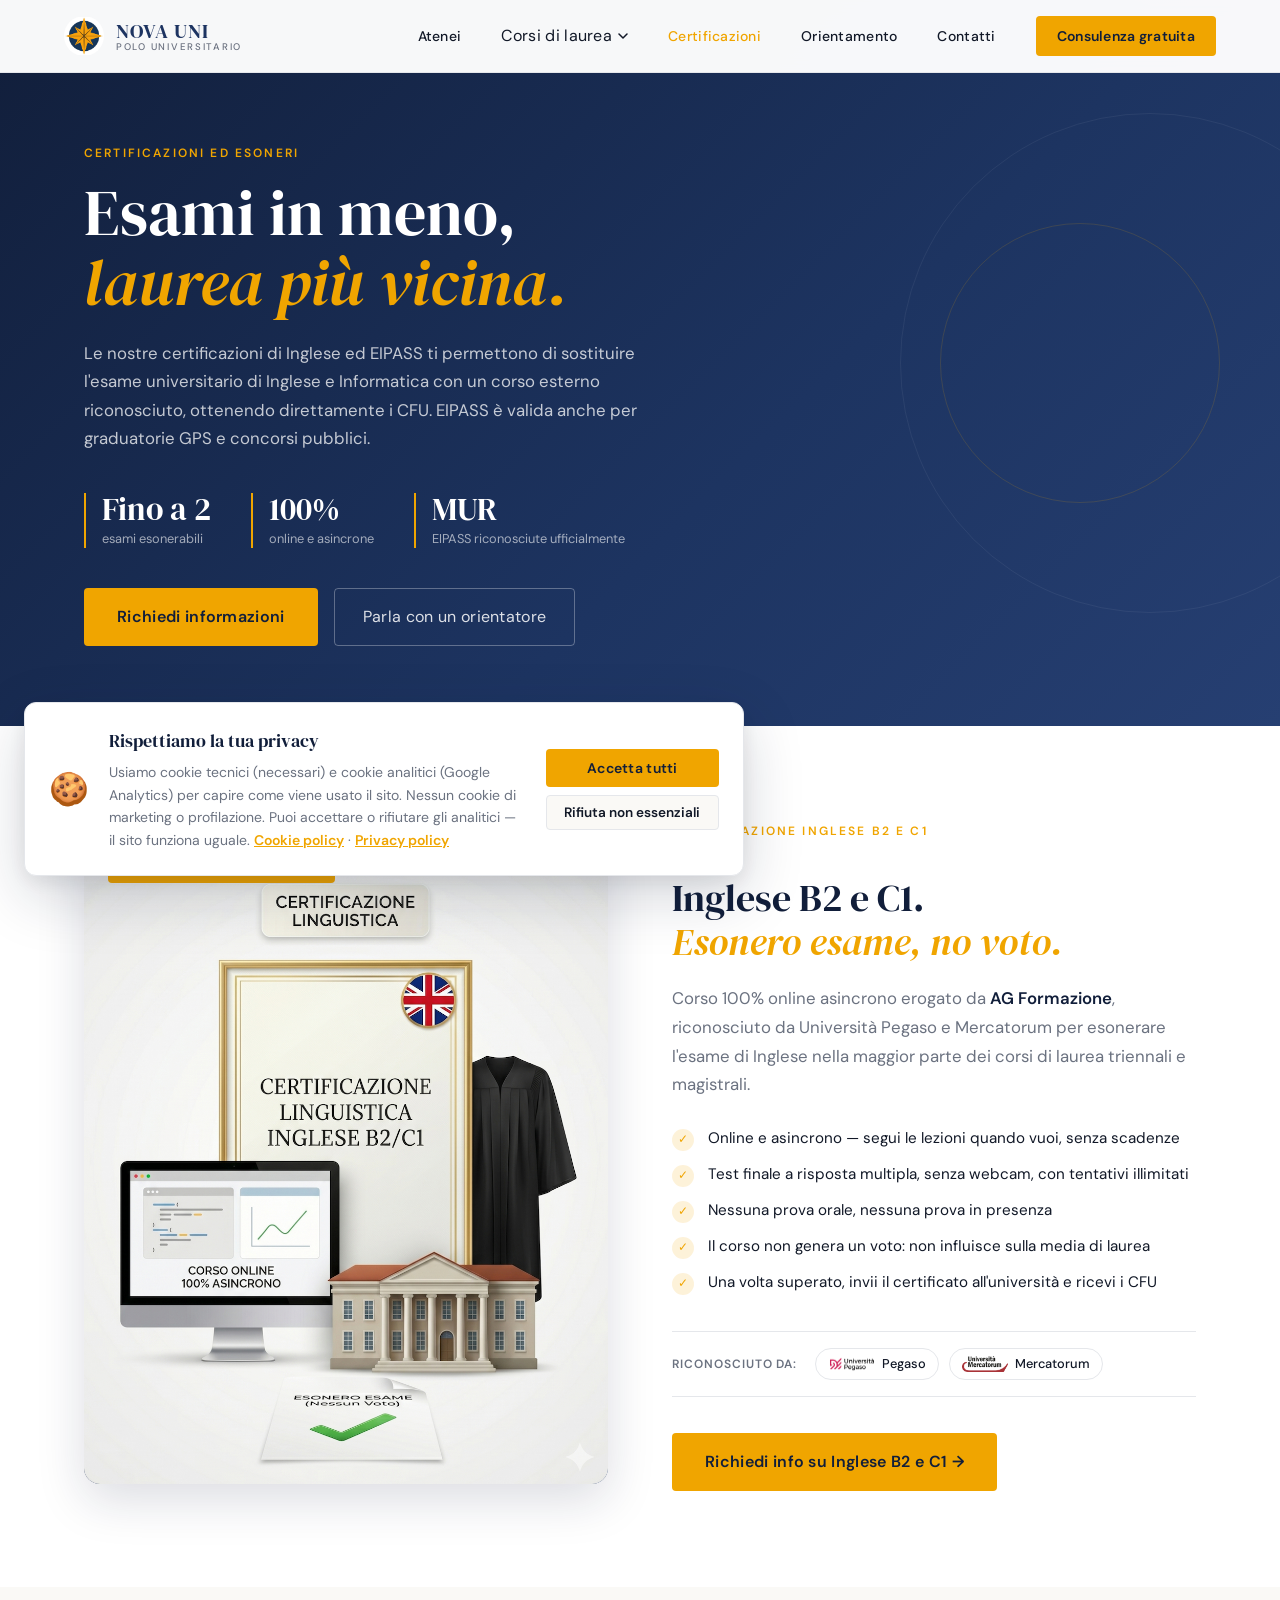
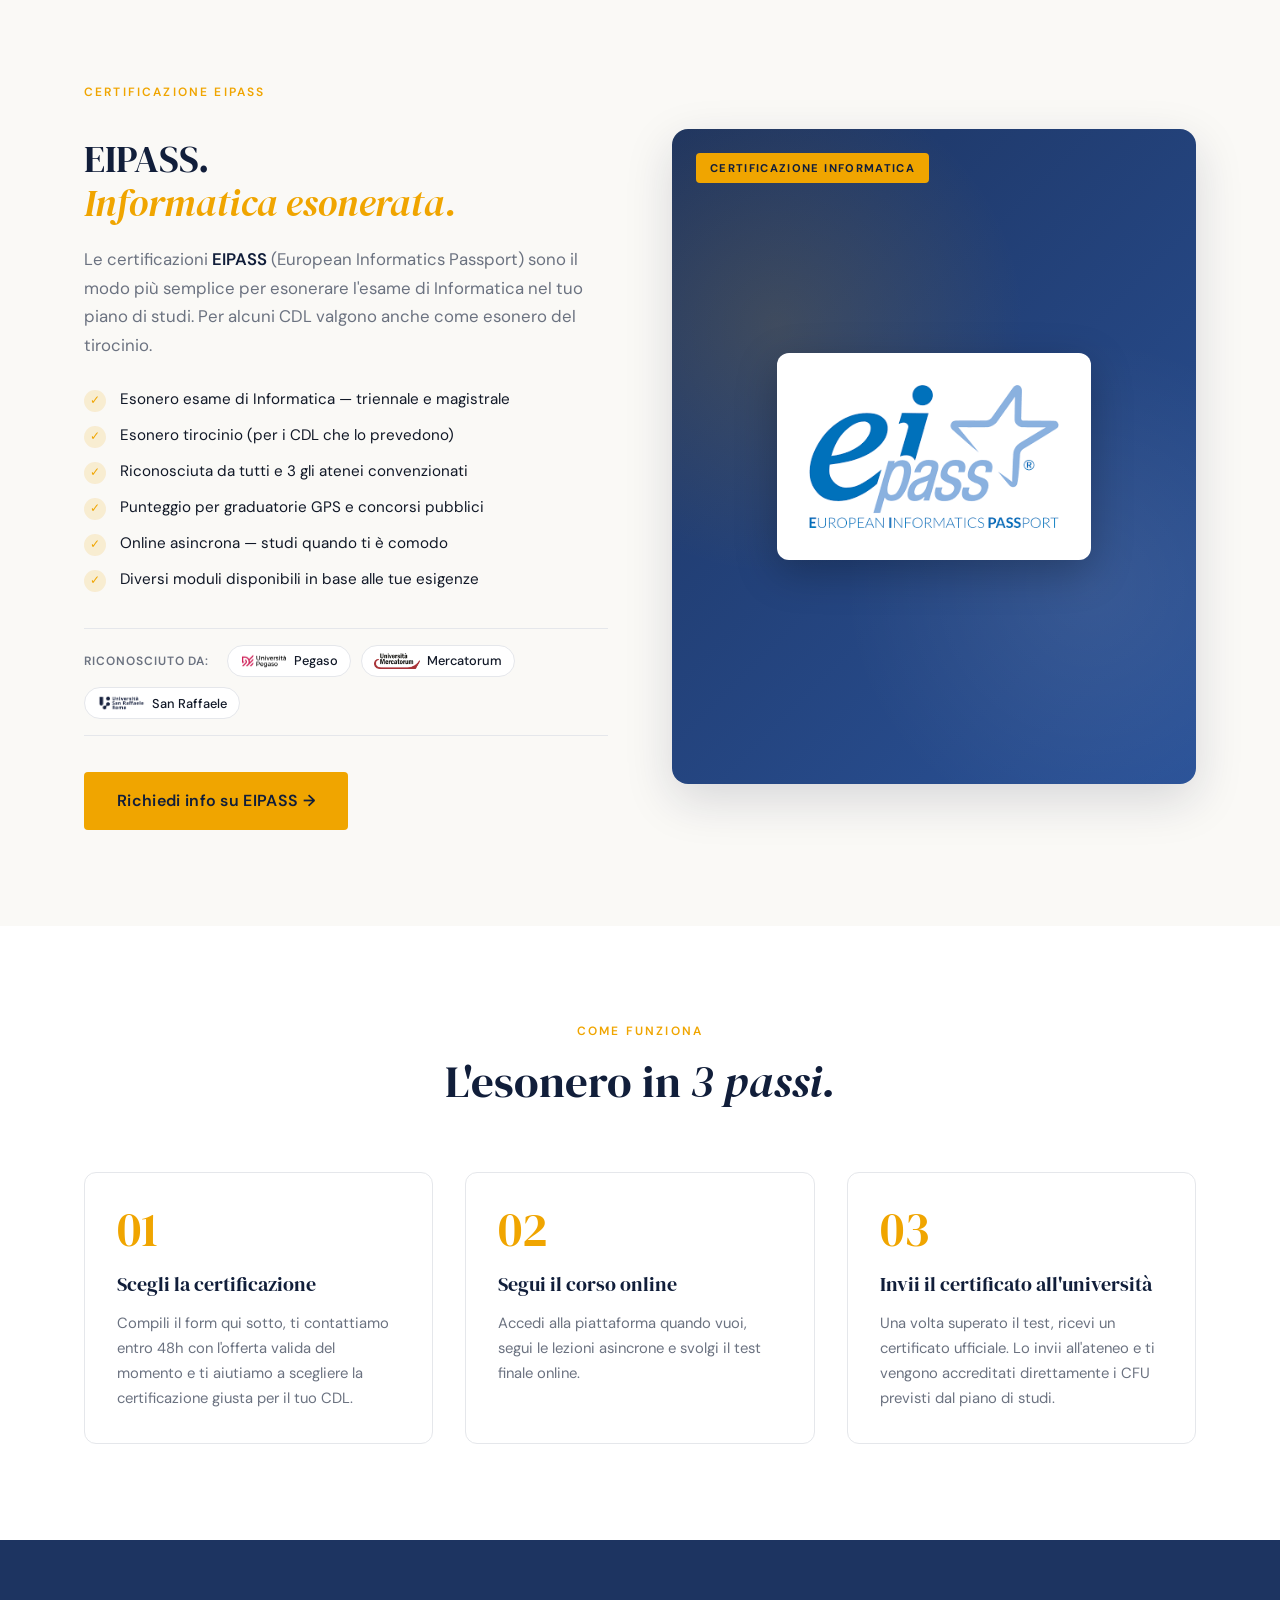
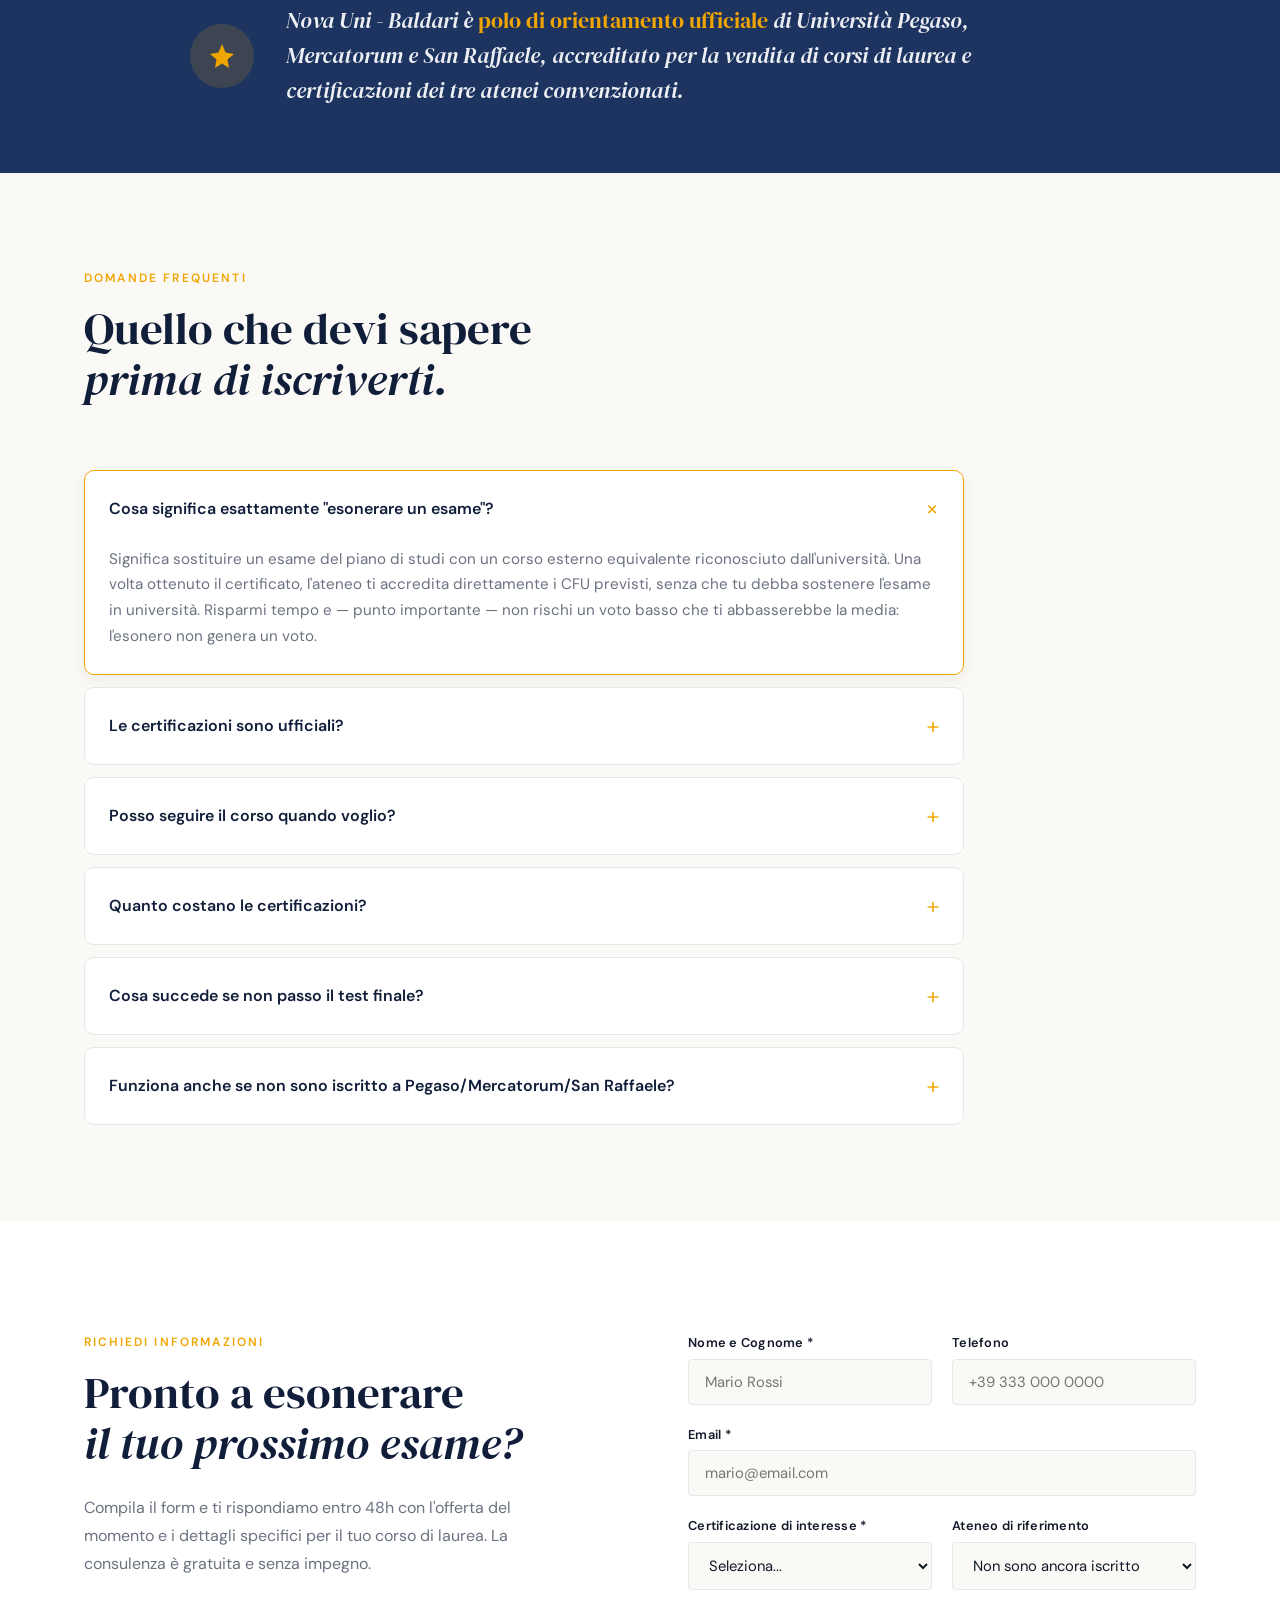
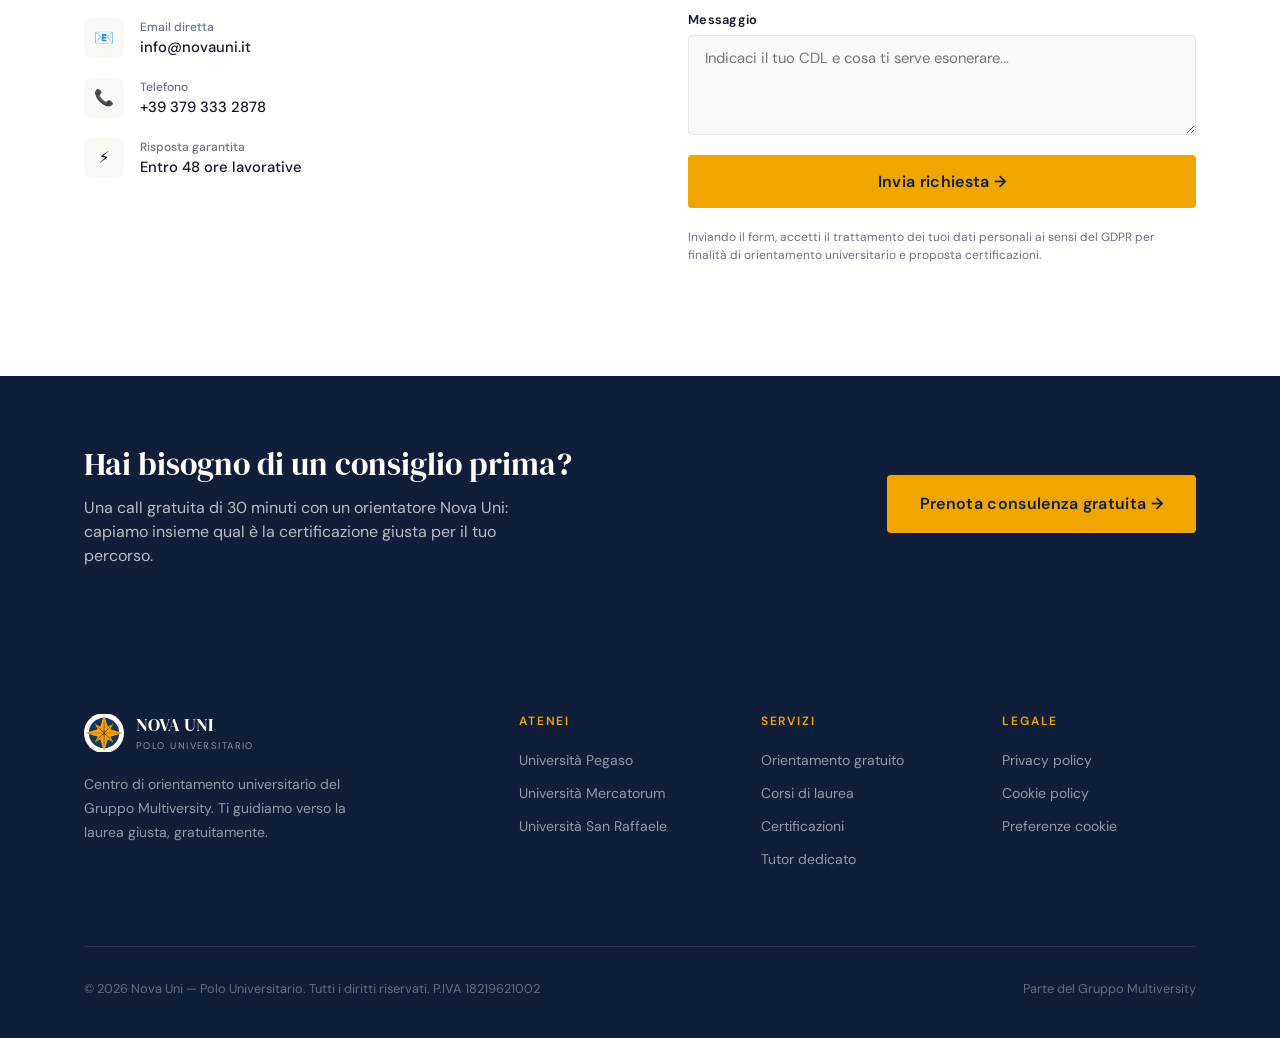
==== commit 6984f3eb: "Loghi Pegaso ed EIPASS in PNG trasparente Sostituiti i file .jpg con sfondo bianco con versioni .png" ====
--- a/certificazioni.html
+++ b/certificazioni.html
@@ -133,7 +133,7 @@
 
         <div class="product__atenei">
           <span class="product__atenei-label">Riconosciuto da:</span>
-          <span class="product__atenei-chip"><img src="assets/pegaso.jpg" alt="">Pegaso</span>
+          <span class="product__atenei-chip"><img src="assets/pegaso.png" alt="">Pegaso</span>
           <span class="product__atenei-chip"><img src="assets/mercatorum.png" alt="">Mercatorum</span>
         </div>
 
@@ -151,7 +151,7 @@
     <article class="product product--reverse">
       <div class="product__media product__media--brand">
         <div class="product__media-bg" aria-hidden="true"></div>
-        <img src="assets/eipass.jpg" alt="EIPASS — European Informatics Passport" class="product__media-logo">
+        <img src="assets/eipass.png" alt="EIPASS — European Informatics Passport" class="product__media-logo">
         <div class="product__media-badge">CERTIFICAZIONE INFORMATICA</div>
       </div>
 
@@ -171,7 +171,7 @@
 
         <div class="product__atenei">
           <span class="product__atenei-label">Riconosciuto da:</span>
-          <span class="product__atenei-chip"><img src="assets/pegaso.jpg" alt="">Pegaso</span>
+          <span class="product__atenei-chip"><img src="assets/pegaso.png" alt="">Pegaso</span>
           <span class="product__atenei-chip"><img src="assets/mercatorum.png" alt="">Mercatorum</span>
           <span class="product__atenei-chip"><img src="assets/sanraffaele.png" alt="">San Raffaele</span>
         </div>
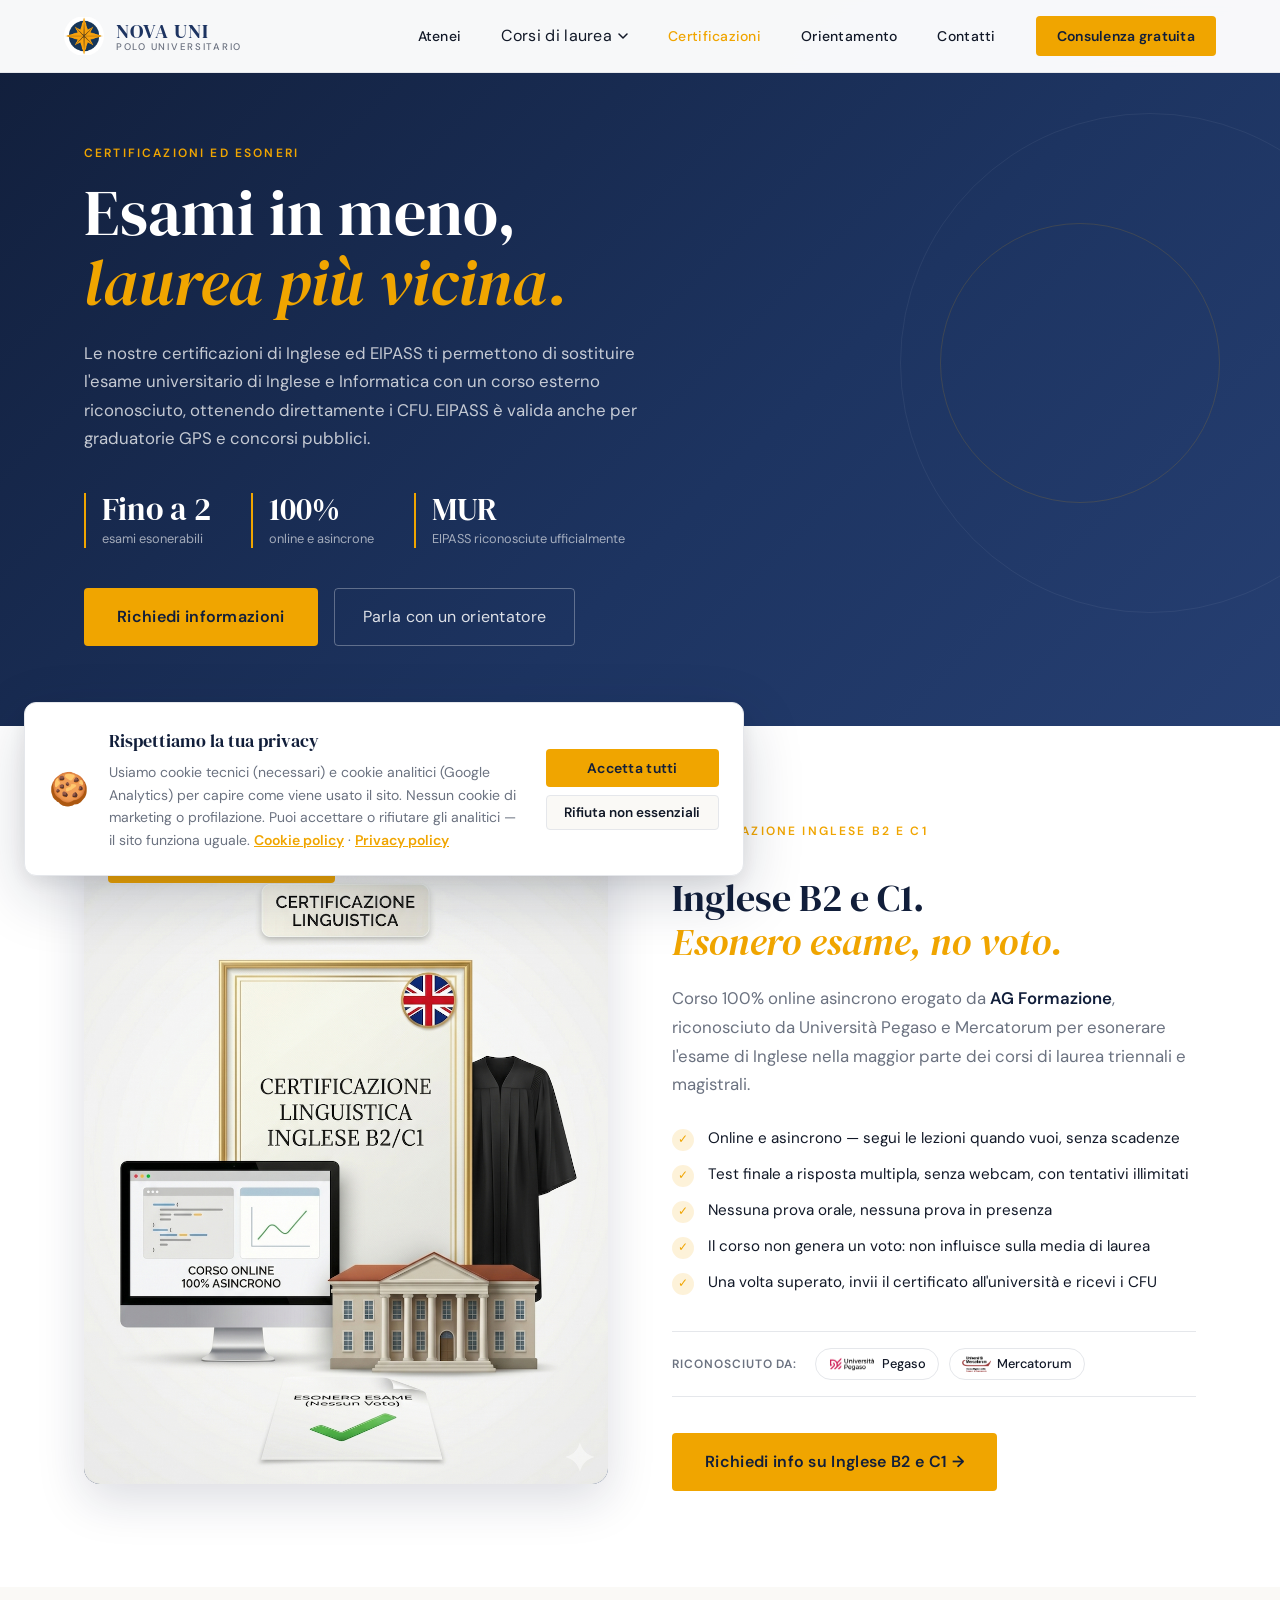
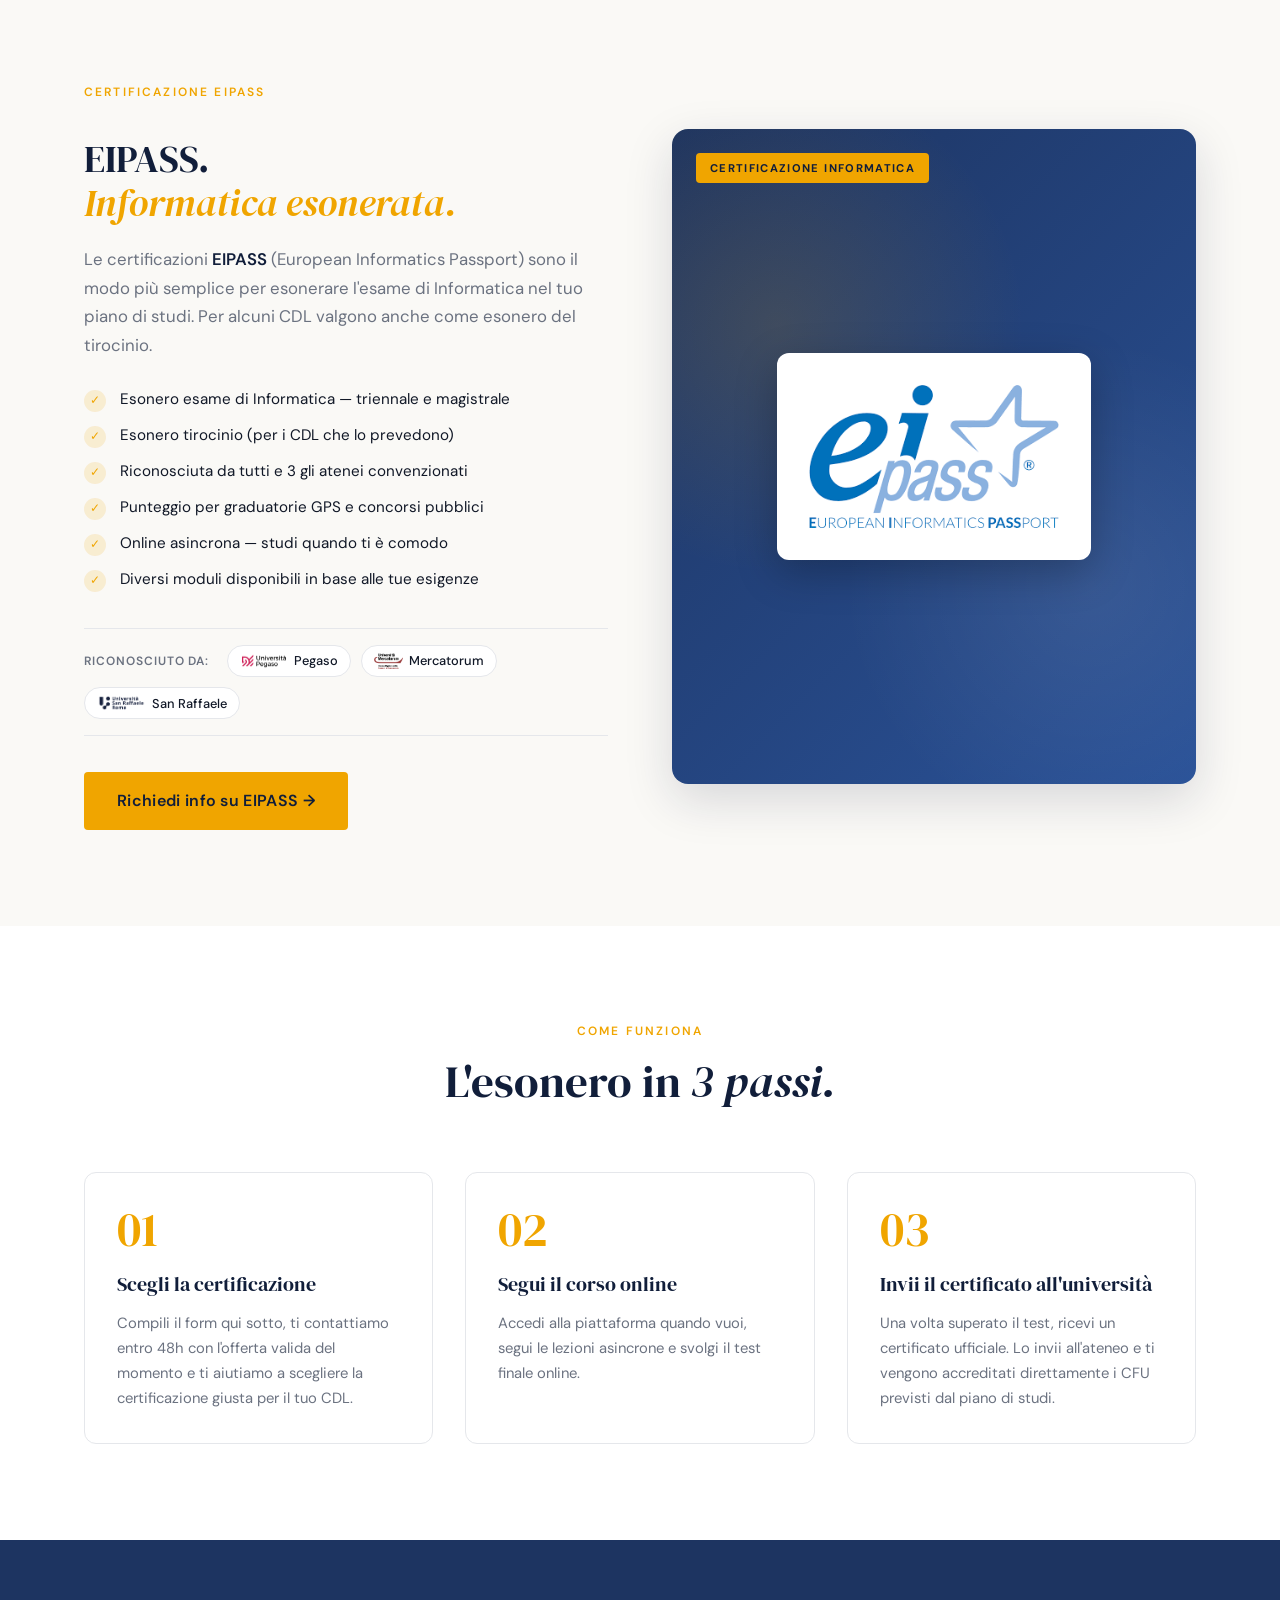
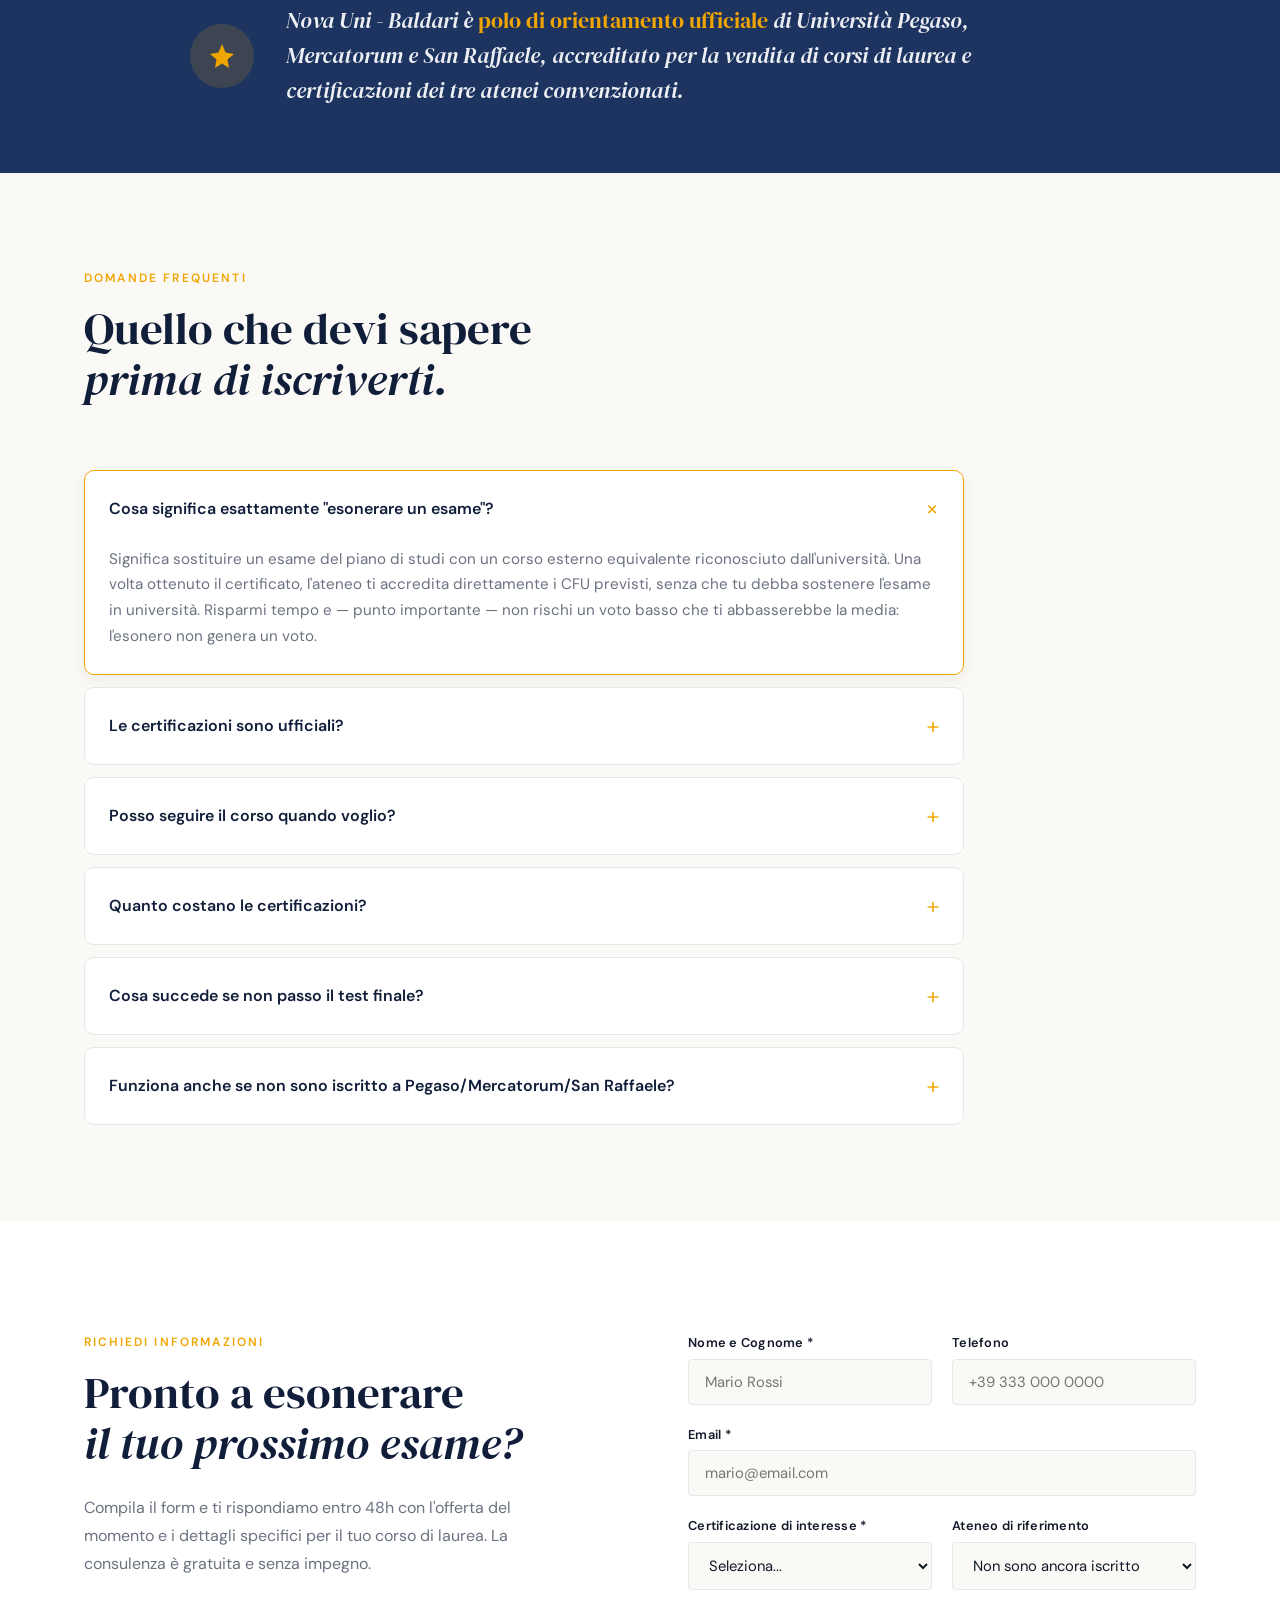
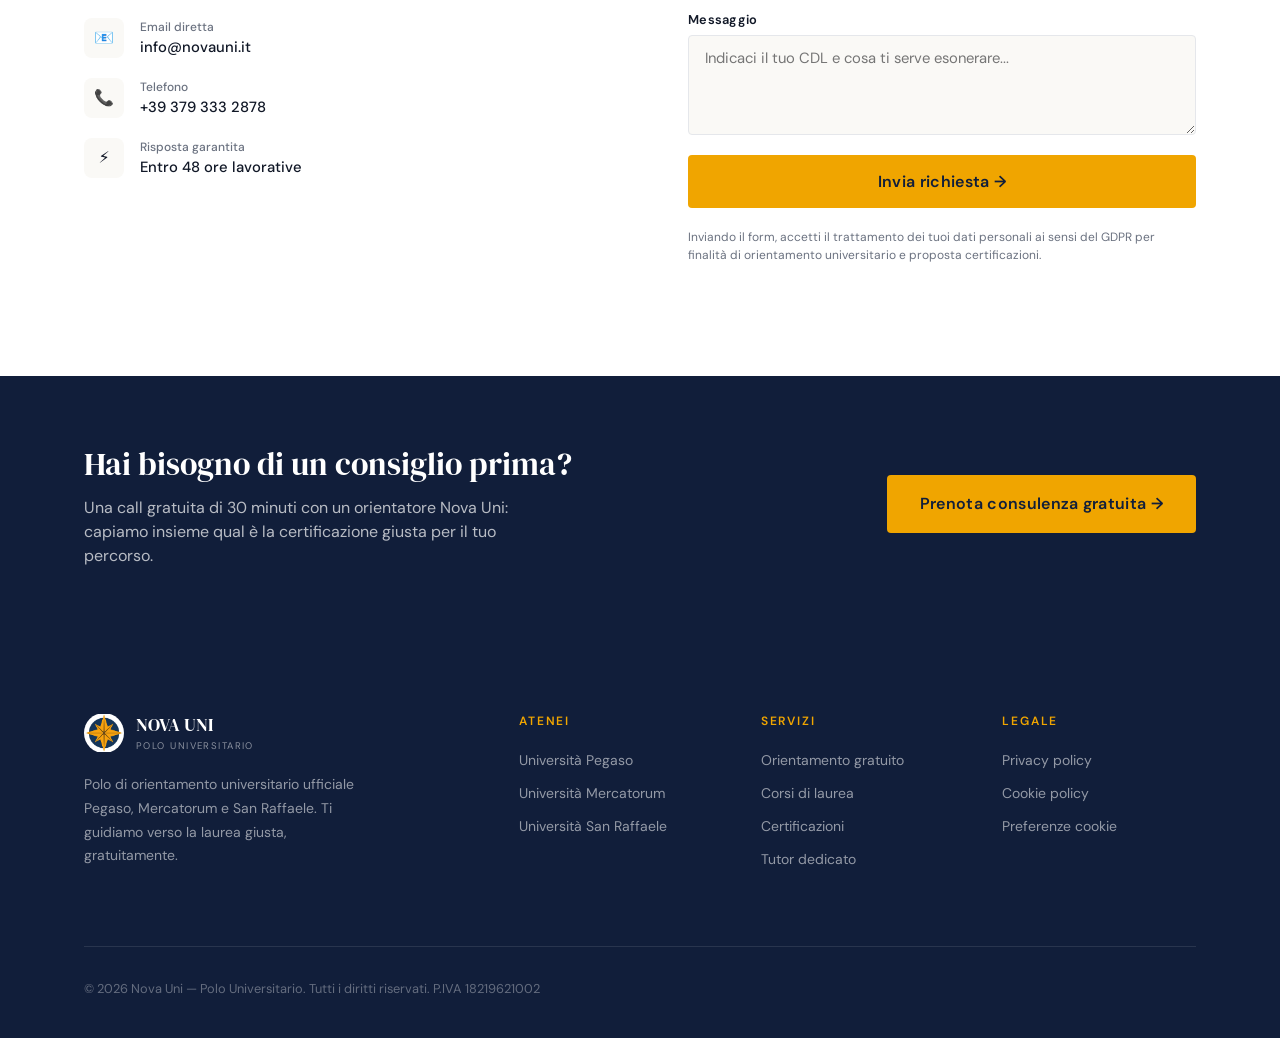
==== commit 889c6d75: "Aggiorna dicitura polo ufficiale nel footer" ====
--- a/certificazioni.html
+++ b/certificazioni.html
@@ -4,12 +4,12 @@
   <meta charset="UTF-8">
   <meta name="viewport" content="width=device-width, initial-scale=1.0">
   <title>Certificazioni Inglese B2 ed EIPASS — Esoneri esami | Nova Uni</title>
-  <meta name="description" content="Certificazioni di Inglese B2 ed EIPASS riconosciute MUR. Esonera l'esame di Inglese e Informatica nei corsi di laurea Pegaso, Mercatorum e San Raffaele. Online, asincrone, valide anche per graduatorie GPS e concorsi pubblici.">
-  <meta name="keywords" content="certificazione inglese B2 MUR, EIPASS, esonero esame inglese, esonero informatica, AG Formazione, Pegaso, Mercatorum, San Raffaele, GPS, concorsi pubblici">
+  <meta name="description" content="Inglese B2 e C1 per esonerare l'esame in Pegaso e Mercatorum; EIPASS riconosciuta dal MUR per Informatica, GPS e concorsi. Corsi online asincroni.">
+  <meta name="keywords" content="certificazione inglese B2 esonero Pegaso Mercatorum, certificazione inglese C1, EIPASS MUR, esonero esame inglese, esonero informatica, AG Formazione, GPS, concorsi pubblici">
   <meta name="author" content="Nova Uni">
 
   <meta property="og:title" content="Certificazioni Inglese ed EIPASS — Nova Uni">
-  <meta property="og:description" content="Certificazioni riconosciute MUR per esonerare l'esame di Inglese e Informatica nei corsi di laurea telematici.">
+  <meta property="og:description" content="Inglese B2 e C1 per l'esonero in Pegaso e Mercatorum; EIPASS riconosciuta dal MUR per Informatica, GPS e concorsi.">
   <meta property="og:image" content="https://novauni.it/assets/logo-novauni.jpg">
   <meta property="og:url" content="https://novauni.it/certificazioni.html">
   <meta property="og:type" content="website">
@@ -247,7 +247,7 @@
       <details class="faq__item">
         <summary class="faq__question">Le certificazioni sono ufficiali?</summary>
         <div class="faq__answer">
-          <p>Sì. Le certificazione di Inglese B2 e C1 sono entrambe riconosciute da Pegaso e Mercatorum. EIPASS è la certificazione informatica europea standard, riconosciuta dal MUR e dalle università convenzionate. Valgono anche come titolo per graduatorie GPS e concorsi pubblici.</p>
+          <p>Le certificazioni di Inglese B2 e C1 sono riconosciute da Pegaso e Mercatorum esclusivamente ai fini dell'esonero dell'esame universitario di Inglese. Non sono riconosciute dal MUR e non valgono per graduatorie GPS o concorsi pubblici. EIPASS è invece riconosciuta dal MUR e dalle università convenzionate e vale anche come titolo per graduatorie GPS e concorsi pubblici.</p>
         </div>
       </details>
 
@@ -412,7 +412,7 @@
             <div class="footer__brand-sub">POLO UNIVERSITARIO</div>
           </div>
         </div>
-        <p class="footer__tagline">Centro di orientamento universitario del Gruppo Multiversity. Ti guidiamo verso la laurea giusta, gratuitamente.</p>
+        <p class="footer__tagline">Polo di orientamento universitario ufficiale Pegaso, Mercatorum e San Raffaele. Ti guidiamo verso la laurea giusta, gratuitamente.</p>
       </div>
 
       <div class="footer__col">
@@ -440,7 +440,6 @@
 
     <div class="footer__bottom">
       <p>© 2026 Nova Uni — Polo Universitario. Tutti i diritti riservati. P.IVA 18219621002</p>
-      <p>Parte del Gruppo Multiversity</p>
     </div>
   </div>
 </footer>
--- a/css/style.css
+++ b/css/style.css
@@ -263,8 +263,14 @@
   padding: 0.45rem 0.875rem;
   display: flex;
   align-items: center;
+  min-height: 54px;
+  box-sizing: border-box;
 }
 .hero__partner-card img { object-fit: contain; }
+.hero__partner-card .university-logo {
+  width: 108px;
+  height: 40px;
+}
 
 .hero__cta-row {
   display: flex;
@@ -379,7 +385,8 @@
   margin-bottom: 1.5rem;
 }
 .ateneo-card__logo img {
-  max-height: 56px;
+  width: 200px;
+  height: 56px;
   max-width: 100%;
   object-fit: contain;
 }
@@ -562,6 +569,10 @@
   flex-wrap: wrap;
 }
 .partners__item img { object-fit: contain; }
+.partners__item .university-logo {
+  width: 180px;
+  height: 60px;
+}
 
 /* ==========================================================================
    Contact
@@ -1247,8 +1258,8 @@
   box-shadow: 0 2px 8px rgba(0,0,0,0.1);
 }
 .course-card__ateneo img {
-  height: 22px;
-  width: auto;
+  width: 104px;
+  height: 32px;
   object-fit: contain;
 }
 .course-card__ateneo--pegaso { border-top: 3px solid #c0143c; }
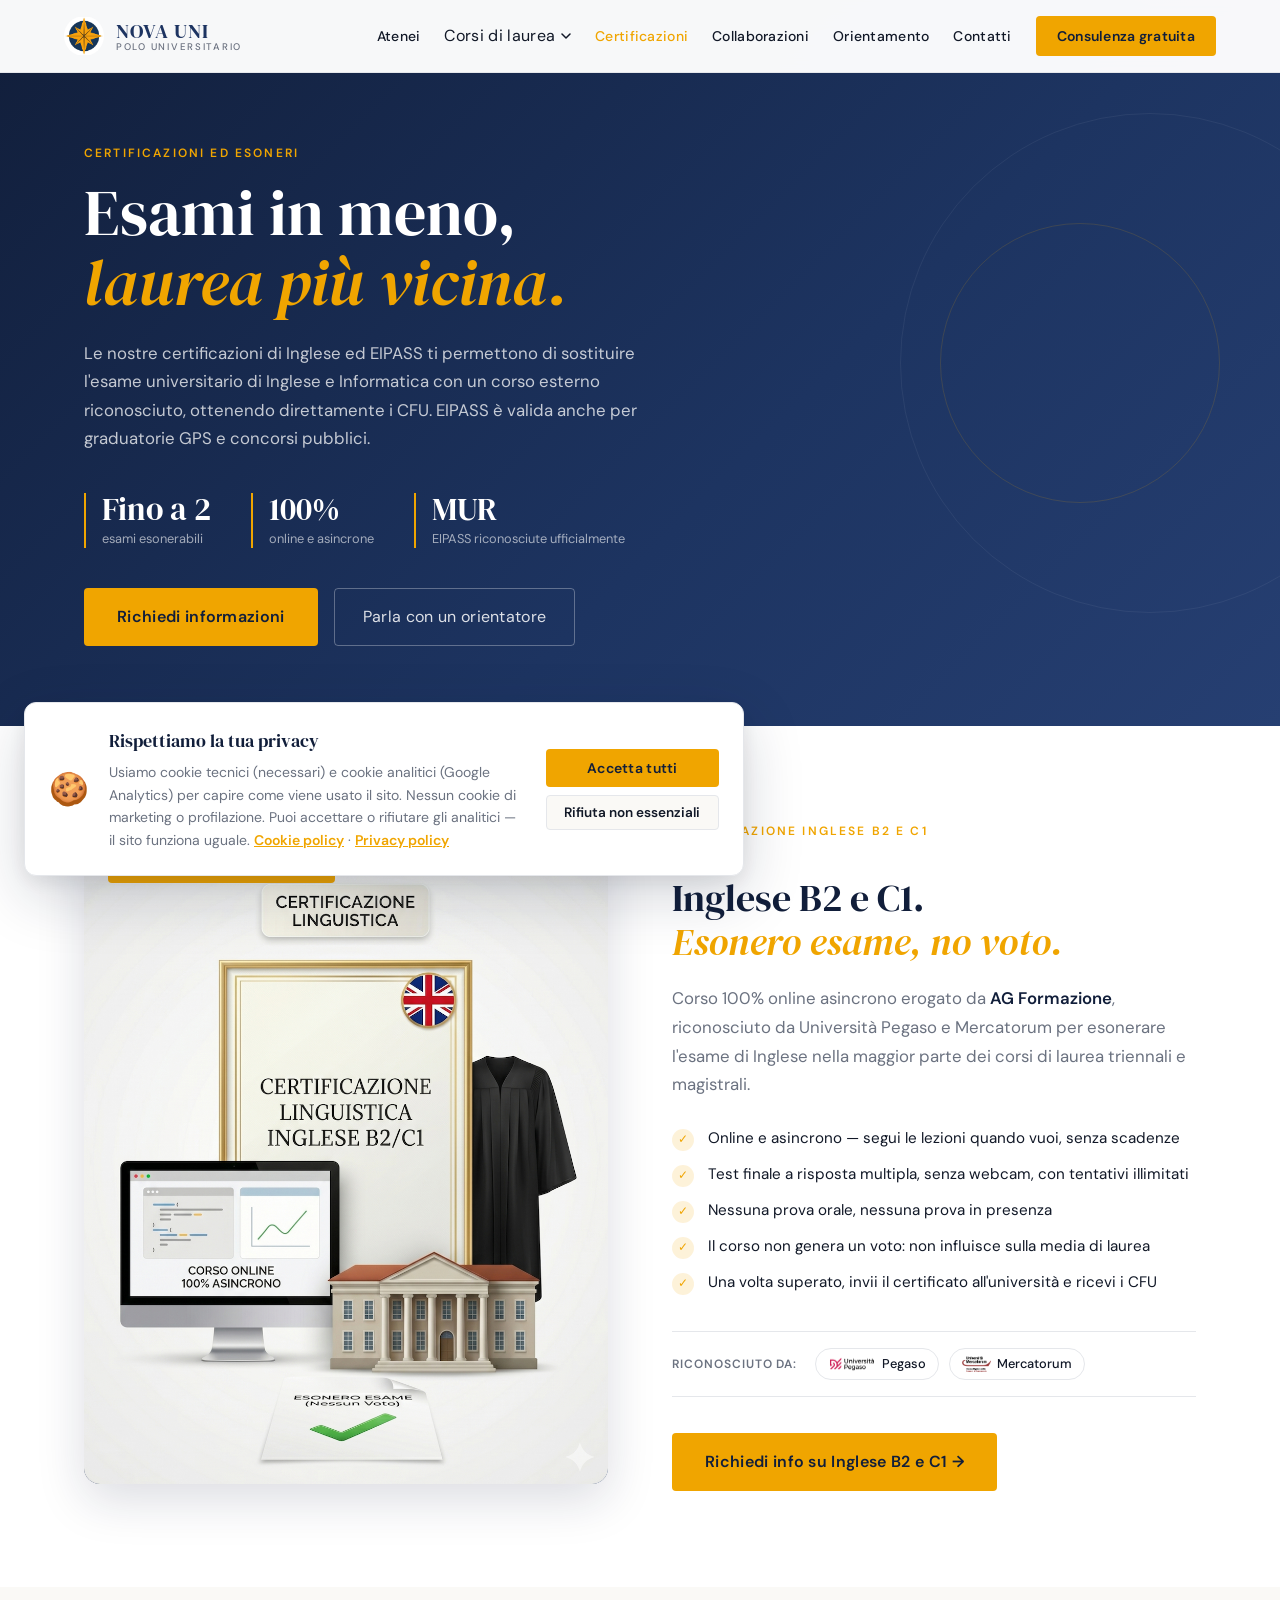
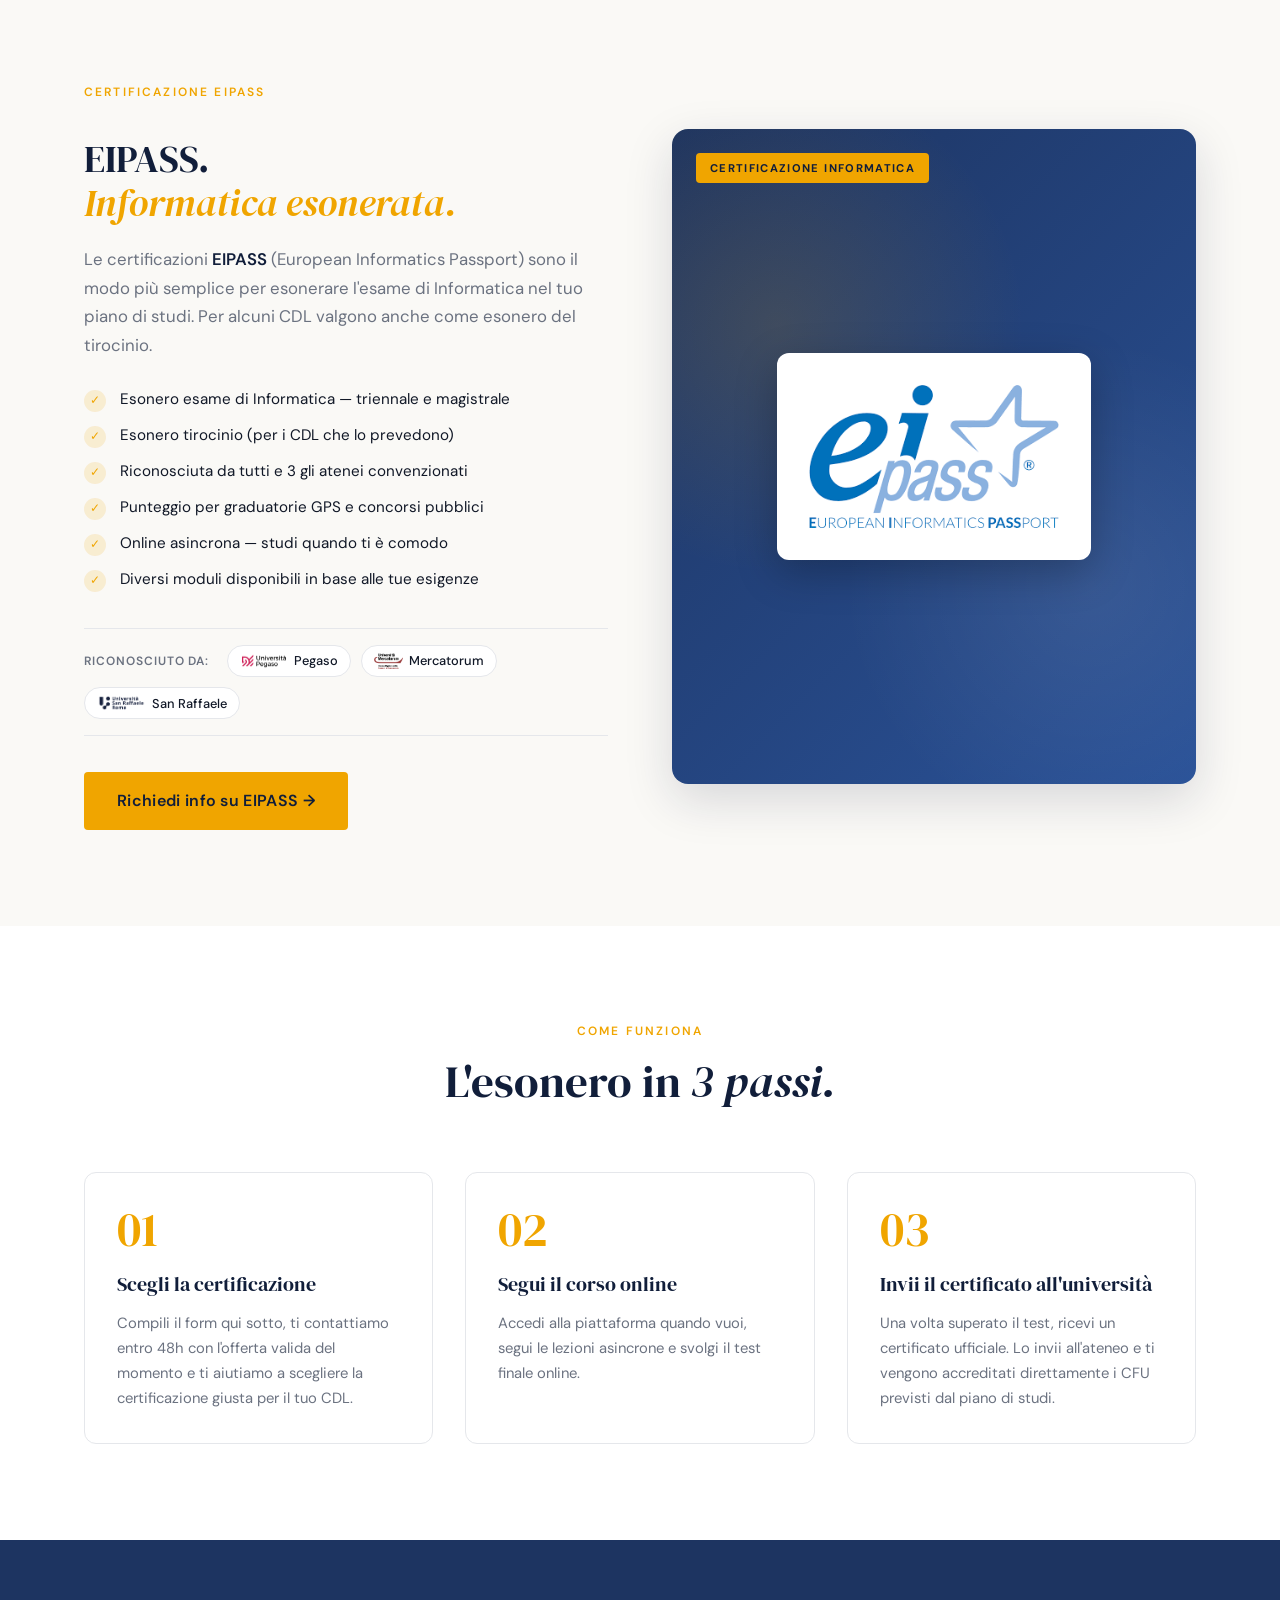
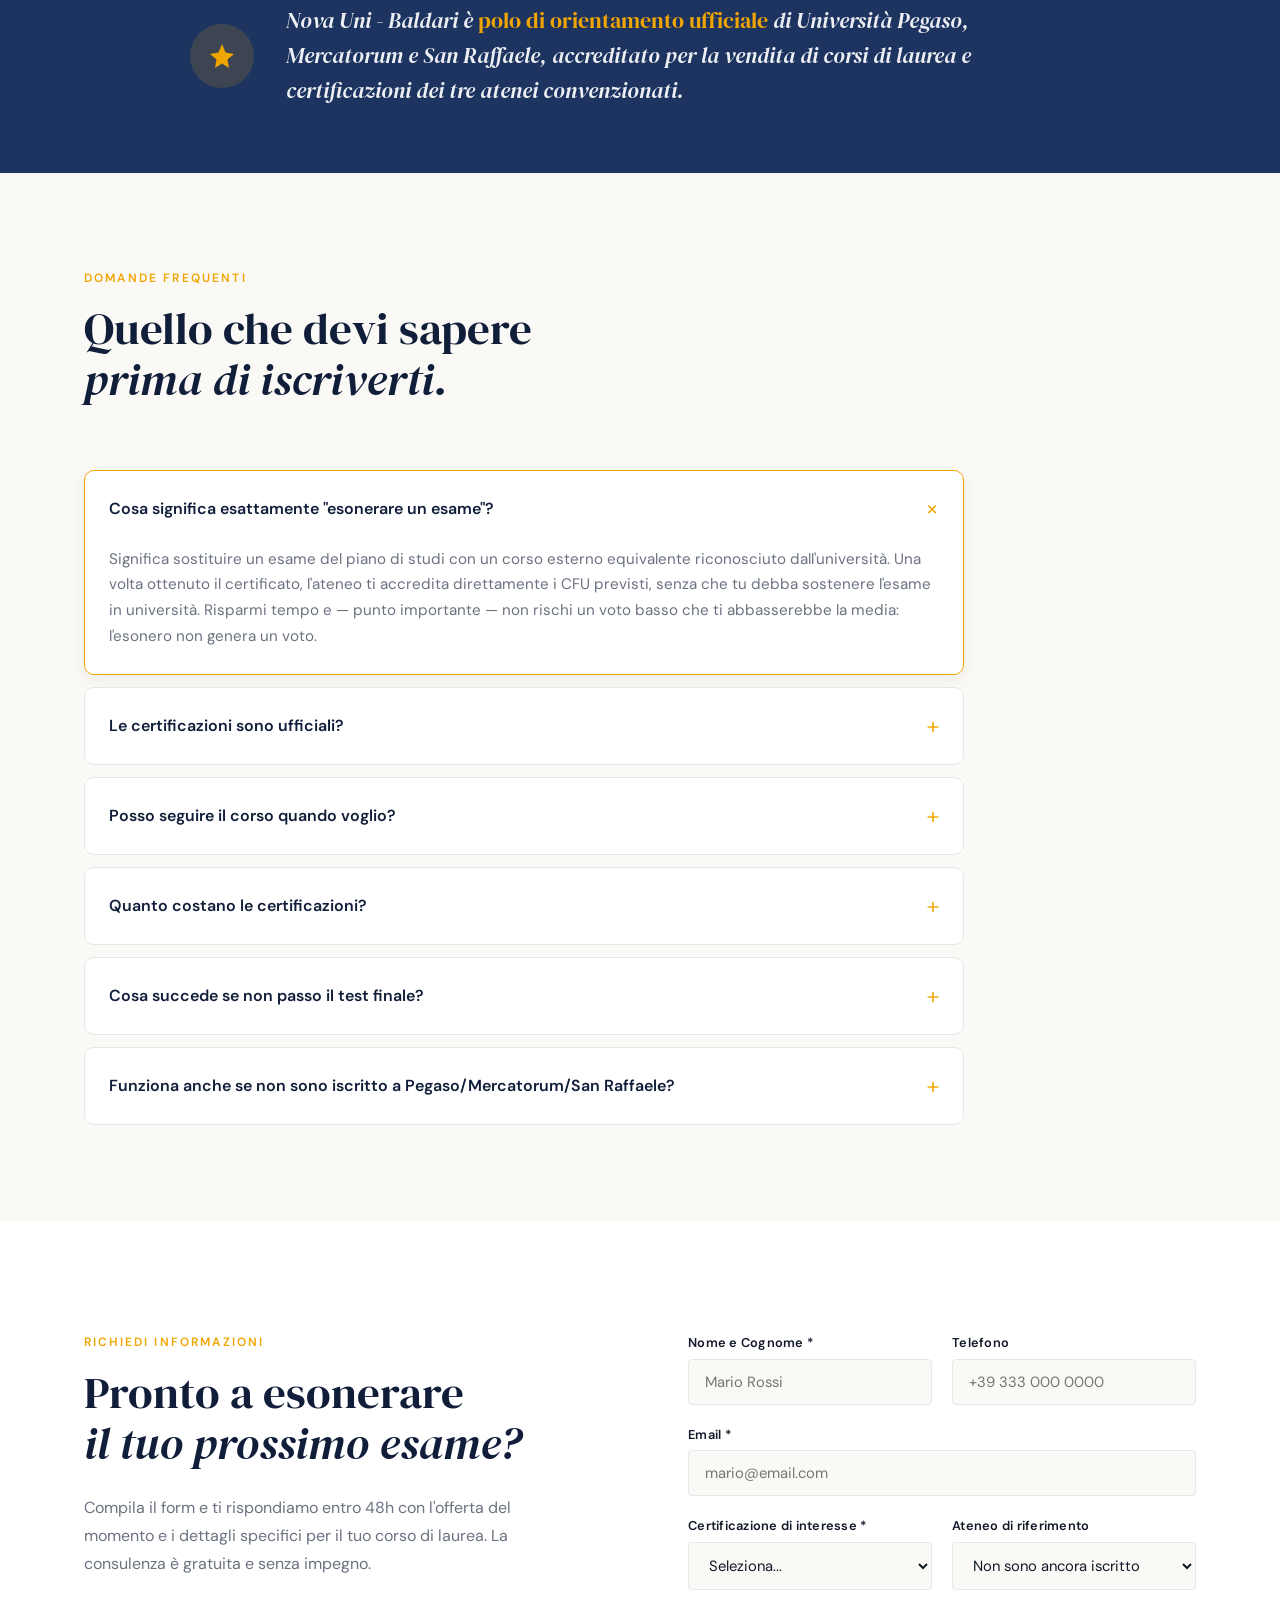
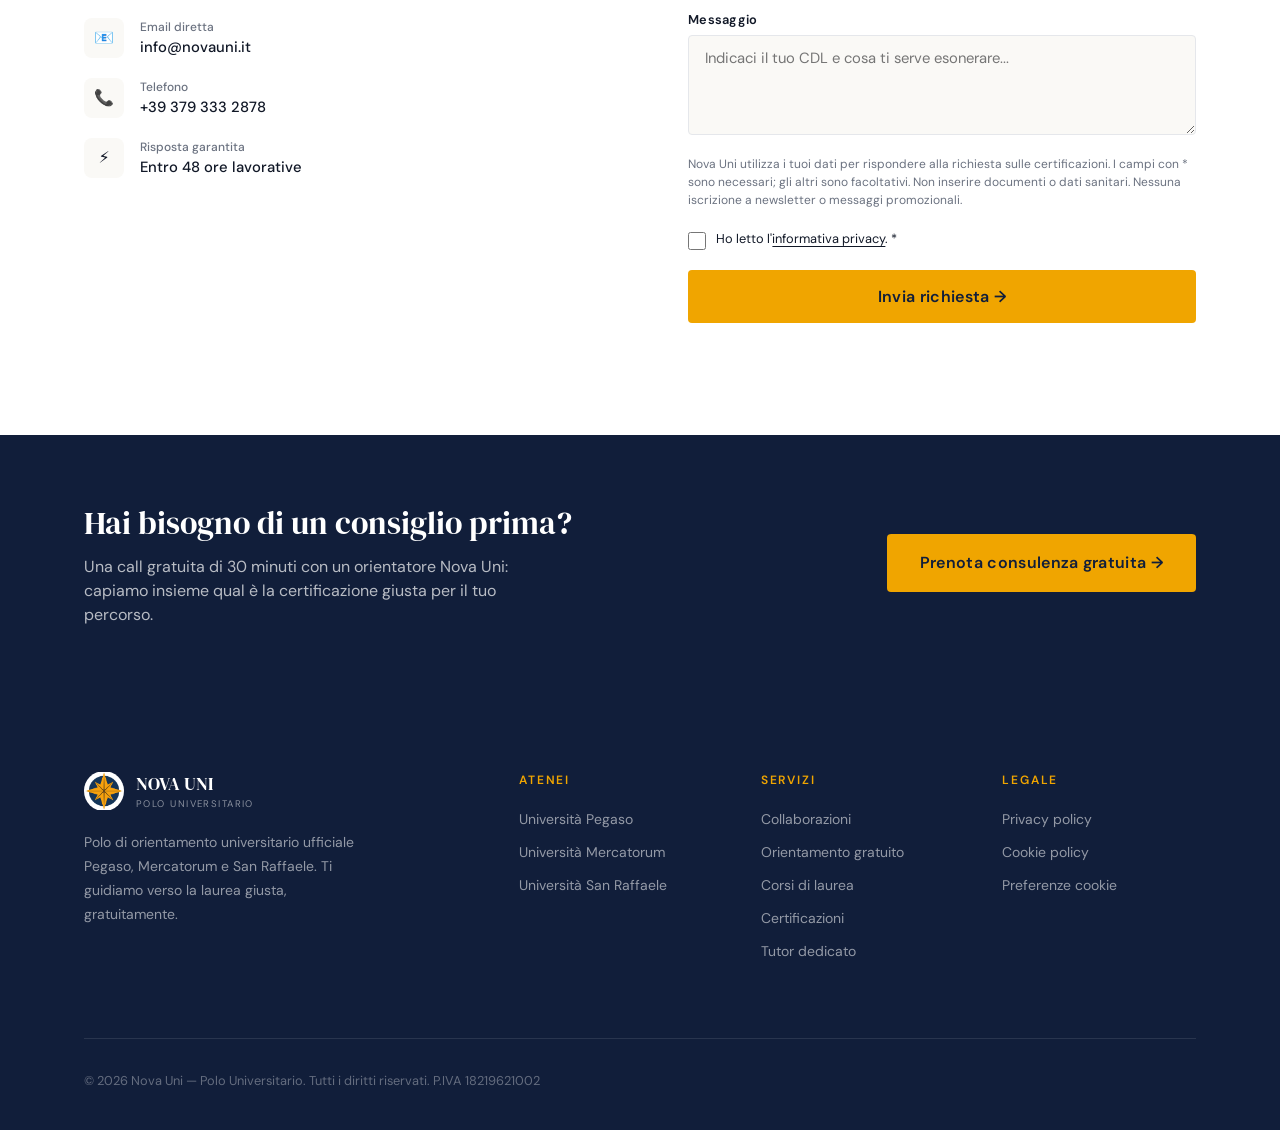
==== commit e99fcb91: "Aggiunge pagina collaborazioni e aggiorna moduli contatto" ====
--- a/certificazioni.html
+++ b/certificazioni.html
@@ -83,6 +83,7 @@
       </div>
 
       <a href="certificazioni.html" class="navbar__link is-active">Certificazioni</a>
+      <a href="collaborazioni.html" class="navbar__link">Collaborazioni</a>
       <a href="index.html#come-funziona" class="navbar__link">Orientamento</a>
       <a href="index.html#contatti" class="navbar__link">Contatti</a>
       <a href="https://calendly.com/novauni-formazione/30min" target="_blank" rel="noopener" class="btn btn--gold btn--sm">Consulenza gratuita</a>
@@ -317,10 +318,11 @@
       </div>
 
       <div class="contact__form-wrap">
-        <form id="contactForm" class="form" action="https://api.web3forms.com/submit" method="POST">
+        <form id="contactForm" class="form" data-contact-form data-success="formSuccess" data-error="formError" action="https://api.web3forms.com/submit" method="POST" aria-describedby="certPrivacyNote">
           <input type="hidden" name="access_key" value="ffd75ed9-3d93-484d-8637-f103afc93074">
           <input type="hidden" name="subject" value="Nuova richiesta certificazioni — novauni.it">
           <input type="hidden" name="from_name" value="Sito Nova Uni — Certificazioni">
+          <input type="hidden" name="informativa_versione" value="2026-10-08 / 1.1">
           <input type="checkbox" name="botcheck" style="display:none" tabindex="-1" autocomplete="off">
 
           <div class="form__row">
@@ -366,22 +368,25 @@
             <textarea id="cf-msg" class="form__input form__textarea" name="messaggio" placeholder="Indicaci il tuo CDL e cosa ti serve esonerare..."></textarea>
           </div>
 
+          <p class="form__legal" id="certPrivacyNote">Nova Uni utilizza i tuoi dati per rispondere alla richiesta sulle certificazioni. I campi con * sono necessari; gli altri sono facoltativi. Non inserire documenti o dati sanitari. Nessuna iscrizione a newsletter o messaggi promozionali.</p>
+          <label class="form__privacy" for="cf-privacy">
+            <input id="cf-privacy" type="checkbox" name="presa_visione_privacy" value="Ho letto l'informativa privacy" required>
+            <span>Ho letto l'<a href="privacy.html" target="_blank" rel="noopener">informativa privacy</a>. *</span>
+          </label>
           <button type="submit" class="form__submit btn btn--gold btn--lg" id="formSubmit">
             <span class="form__submit-label">Invia richiesta →</span>
             <span class="form__submit-spinner" hidden>Invio in corso...</span>
           </button>
-
-          <p class="form__legal">Inviando il form, accetti il trattamento dei tuoi dati personali ai sensi del GDPR per finalità di orientamento universitario e proposta certificazioni.</p>
         </form>
 
-        <div class="form__success" id="formSuccess" hidden>
+        <div class="form__success" id="formSuccess" role="status" tabindex="-1" hidden>
           <div class="form__success-icon">✓</div>
           <h3 class="form__success-title">Richiesta inviata!</h3>
           <p class="form__success-text">Ti contatteremo entro 48 ore lavorative con tutte le informazioni e l'offerta del momento.</p>
         </div>
 
-        <div class="form__error" id="formError" hidden>
-          <p>Si è verificato un problema nell'invio. Riprova oppure scrivici a <a href="mailto:info@novauni.it">info@novauni.it</a>.</p>
+        <div class="form__error" id="formError" role="alert" tabindex="-1" hidden>
+          <p>Non abbiamo potuto confermare l'invio. Riprova oppure scrivici a <a href="mailto:info@novauni.it">info@novauni.it</a>.</p>
         </div>
       </div>
     </div>
@@ -424,6 +429,7 @@
 
       <div class="footer__col">
         <div class="footer__col-title">Servizi</div>
+        <a href="collaborazioni.html" class="footer__link">Collaborazioni</a>
         <a href="index.html#come-funziona" class="footer__link">Orientamento gratuito</a>
         <a href="corsi.html" class="footer__link">Corsi di laurea</a>
         <a href="certificazioni.html" class="footer__link">Certificazioni</a>
@@ -468,5 +474,6 @@
 
 <script src="js/cookie-consent.js"></script>
 <script src="js/certificazioni.js"></script>
+<script src="js/contact-forms.js"></script>
 </body>
 </html>
--- a/css/style.css
+++ b/css/style.css
@@ -132,7 +132,7 @@
 .navbar__menu {
   display: flex;
   align-items: center;
-  gap: 2.5rem;
+  gap: 1.5rem;
 }
 .navbar__link {
   font-family: var(--sans);
@@ -631,12 +631,146 @@
 .contact__item-val a:hover { color: var(--gold); }
 
 /* ==========================================================================
+   Collaborazioni
+   ========================================================================== */
+.collaborations {
+  padding: 6rem 0;
+  background: #f2f5f6;
+  border-top: 1px solid var(--border);
+  scroll-margin-top: 72px;
+}
+.collaborations--teaser { padding: 4rem 0; }
+.collaborations__teaser {
+  display: flex;
+  align-items: center;
+  justify-content: space-between;
+  gap: 3rem;
+}
+.collaborations__teaser > div { max-width: 680px; }
+.collaborations__teaser .collaborations__lead { margin-bottom: 0; }
+.collaborations__teaser .btn { flex-shrink: 0; }
+.collaborations-intro { padding: 9rem 0 4rem; }
+.collaborations-intro h1 {
+  font-family: var(--serif);
+  font-size: 3rem;
+  font-weight: 400;
+  color: var(--navy-dark);
+  line-height: 1.15;
+  overflow-wrap: anywhere;
+}
+.collaborations-intro__lead {
+  font-size: 1.5rem;
+  line-height: 1.4;
+  color: var(--navy);
+  margin-top: 1.25rem;
+}
+.collaborations-intro__text {
+  max-width: 720px;
+  color: #4b5563;
+  line-height: 1.75;
+  margin: 1.25rem 0 1.75rem;
+}
+.collaborations-details { padding: 3rem 0 5rem; }
+.collaborations-details__grid {
+  display: grid;
+  grid-template-columns: repeat(2, minmax(0, 1fr));
+  gap: 2.5rem 4rem;
+  margin-top: 2.5rem;
+}
+.collaborations-details article {
+  border-top: 2px solid var(--gold);
+  padding-top: 1.25rem;
+}
+.collaborations-details h3,
+.collaborations-process h3 { font-size: 1.125rem; font-weight: 600; margin-bottom: 0.75rem; }
+.collaborations-details p,
+.collaborations-process p { color: #4b5563; line-height: 1.75; }
+.collaborations-details .collaborations-details__example {
+  font-size: 0.875rem;
+  color: var(--navy);
+  margin-top: 1rem;
+}
+.collaborations-process { padding: 3rem 0 5rem; border-top: 1px solid var(--border); }
+.collaborations-process__steps {
+  display: grid;
+  grid-template-columns: repeat(3, minmax(0, 1fr));
+  gap: 3rem;
+  margin: 2.5rem 0 0;
+  padding-left: 1.4rem;
+}
+.collaborations-process__steps li { padding-left: 0.35rem; }
+.collaborations-process__steps li::marker { font-weight: 600; color: var(--navy); }
+.collaborations__student-link { margin-top: 2rem; font-size: 0.875rem; color: #4b5563; }
+.collaborations__student-link a { text-decoration: underline; text-underline-offset: 3px; }
+.collaborations__grid {
+  display: grid;
+  grid-template-columns: minmax(0, 1fr) minmax(0, 1fr);
+  gap: 4rem;
+  align-items: start;
+}
+.collaborations__title {
+  font-family: var(--serif);
+  font-size: 2.5rem;
+  font-weight: 400;
+  line-height: 1.2;
+  letter-spacing: 0;
+  color: var(--navy-dark);
+  overflow-wrap: break-word;
+}
+.collaborations__title em { color: var(--navy); }
+.collaborations__lead {
+  margin: 1.25rem 0 2rem;
+  color: #4b5563;
+  line-height: 1.75;
+}
+.collaborations__contacts {
+  display: flex;
+  gap: 0.75rem 1.5rem;
+  flex-wrap: wrap;
+  margin-top: 1.25rem;
+  color: var(--navy);
+  font-size: 0.925rem;
+  font-weight: 600;
+}
+.collaborations__contacts a,
+.form__privacy a { text-decoration: underline; text-underline-offset: 3px; }
+.collaborations__contacts a { overflow-wrap: anywhere; }
+.collaborations__form-wrap { min-width: 0; }
+.collaborations__form-title {
+  font-family: var(--serif);
+  font-size: 1.75rem;
+  font-weight: 400;
+  color: var(--navy-dark);
+  margin-bottom: 1.5rem;
+}
+.collaborations .form__input { background: var(--white); }
+.collaborations .form__textarea { min-height: 120px; }
+.collaborations .form__success { background: var(--white); border-radius: 8px; }
+.collaborations .form__submit { letter-spacing: 0; }
+
+/* ==========================================================================
    Form
    ========================================================================== */
 .form {
   display: flex;
   flex-direction: column;
   gap: 1.25rem;
+}
+.form[hidden] { display: none; }
+.form__privacy {
+  display: flex;
+  align-items: flex-start;
+  gap: 0.65rem;
+  font-size: 0.8rem;
+  line-height: 1.6;
+  cursor: pointer;
+}
+.form__privacy input {
+  flex: 0 0 18px;
+  width: 18px;
+  height: 18px;
+  margin-top: 0.15rem;
+  accent-color: var(--navy);
 }
 .form__row {
   display: grid;
@@ -804,12 +938,14 @@
   .atenei__grid { grid-template-columns: 1fr 1fr; }
   .how__grid { gap: 3rem; }
   .footer__grid { grid-template-columns: 1fr 1fr; }
+  .collaborations__grid { gap: 2.5rem; }
+  .collaborations__teaser { flex-direction: column; align-items: flex-start; gap: 1.5rem; }
 }
 
 /* ==========================================================================
    Responsive — mobile
    ========================================================================== */
-@media (max-width: 768px) {
+@media (max-width: 1100px) {
   .navbar__menu {
     position: absolute;
     top: 72px; left: 0; right: 0;
@@ -822,12 +958,16 @@
     transform: translateY(-110%);
     opacity: 0;
     pointer-events: none;
+    visibility: hidden;
+    max-height: calc(100dvh - 72px);
+    overflow-y: auto;
     transition: transform 0.3s ease, opacity 0.3s ease;
   }
   .navbar__menu.is-open {
     transform: translateY(0);
     opacity: 1;
     pointer-events: auto;
+    visibility: visible;
   }
   .navbar__menu .navbar__link {
     color: var(--text);
@@ -837,7 +977,9 @@
   }
   .navbar__menu .btn { margin-top: 1rem; justify-content: center; }
   .navbar__toggle { display: flex; }
-
+}
+
+@media (max-width: 768px) {
   .hero { min-height: auto; padding-bottom: 4rem; }
   .hero__container {
     grid-template-columns: 1fr;
@@ -865,6 +1007,17 @@
 
   .contact__grid { grid-template-columns: 1fr; gap: 3rem; }
   .form__row { grid-template-columns: 1fr; }
+  .collaborations { padding: 4rem 0; }
+  .collaborations__grid { grid-template-columns: 1fr; gap: 3rem; }
+  .collaborations__title { font-size: 2rem; }
+  .collaborations-intro { padding: 7rem 0 2.5rem; }
+  .collaborations-intro h1 { font-size: 2.5rem; }
+  .collaborations-intro__lead { font-size: 1.25rem; }
+  .collaborations-details { padding: 2.5rem 0 3rem; }
+  .collaborations-details__grid { grid-template-columns: 1fr; gap: 2rem; }
+  .collaborations-process { padding: 3rem 0; }
+  .collaborations-process__steps { grid-template-columns: 1fr; gap: 1.75rem; }
+  .collaborations__form-title { font-size: 1.5rem; }
 
   .footer__grid { grid-template-columns: 1fr; gap: 2.5rem; }
   .footer__bottom { flex-direction: column; align-items: flex-start; }
@@ -1442,6 +1595,10 @@
 
   .catalog__grid { grid-template-columns: 1fr; }
 
+  .cta-band__inner { flex-direction: column; align-items: flex-start; }
+}
+
+@media (max-width: 1100px) {
   .navbar__dropdown-panel {
     position: static;
     min-width: 0;
@@ -1458,7 +1615,6 @@
   .navbar__dropdown.is-open .navbar__dropdown-panel { display: block; }
   .navbar__dropdown-cols { grid-template-columns: 1fr; gap: 1rem; padding-bottom: 0.75rem; }
 
-  .cta-band__inner { flex-direction: column; align-items: flex-start; }
 }
 
 /* ==========================================================================
